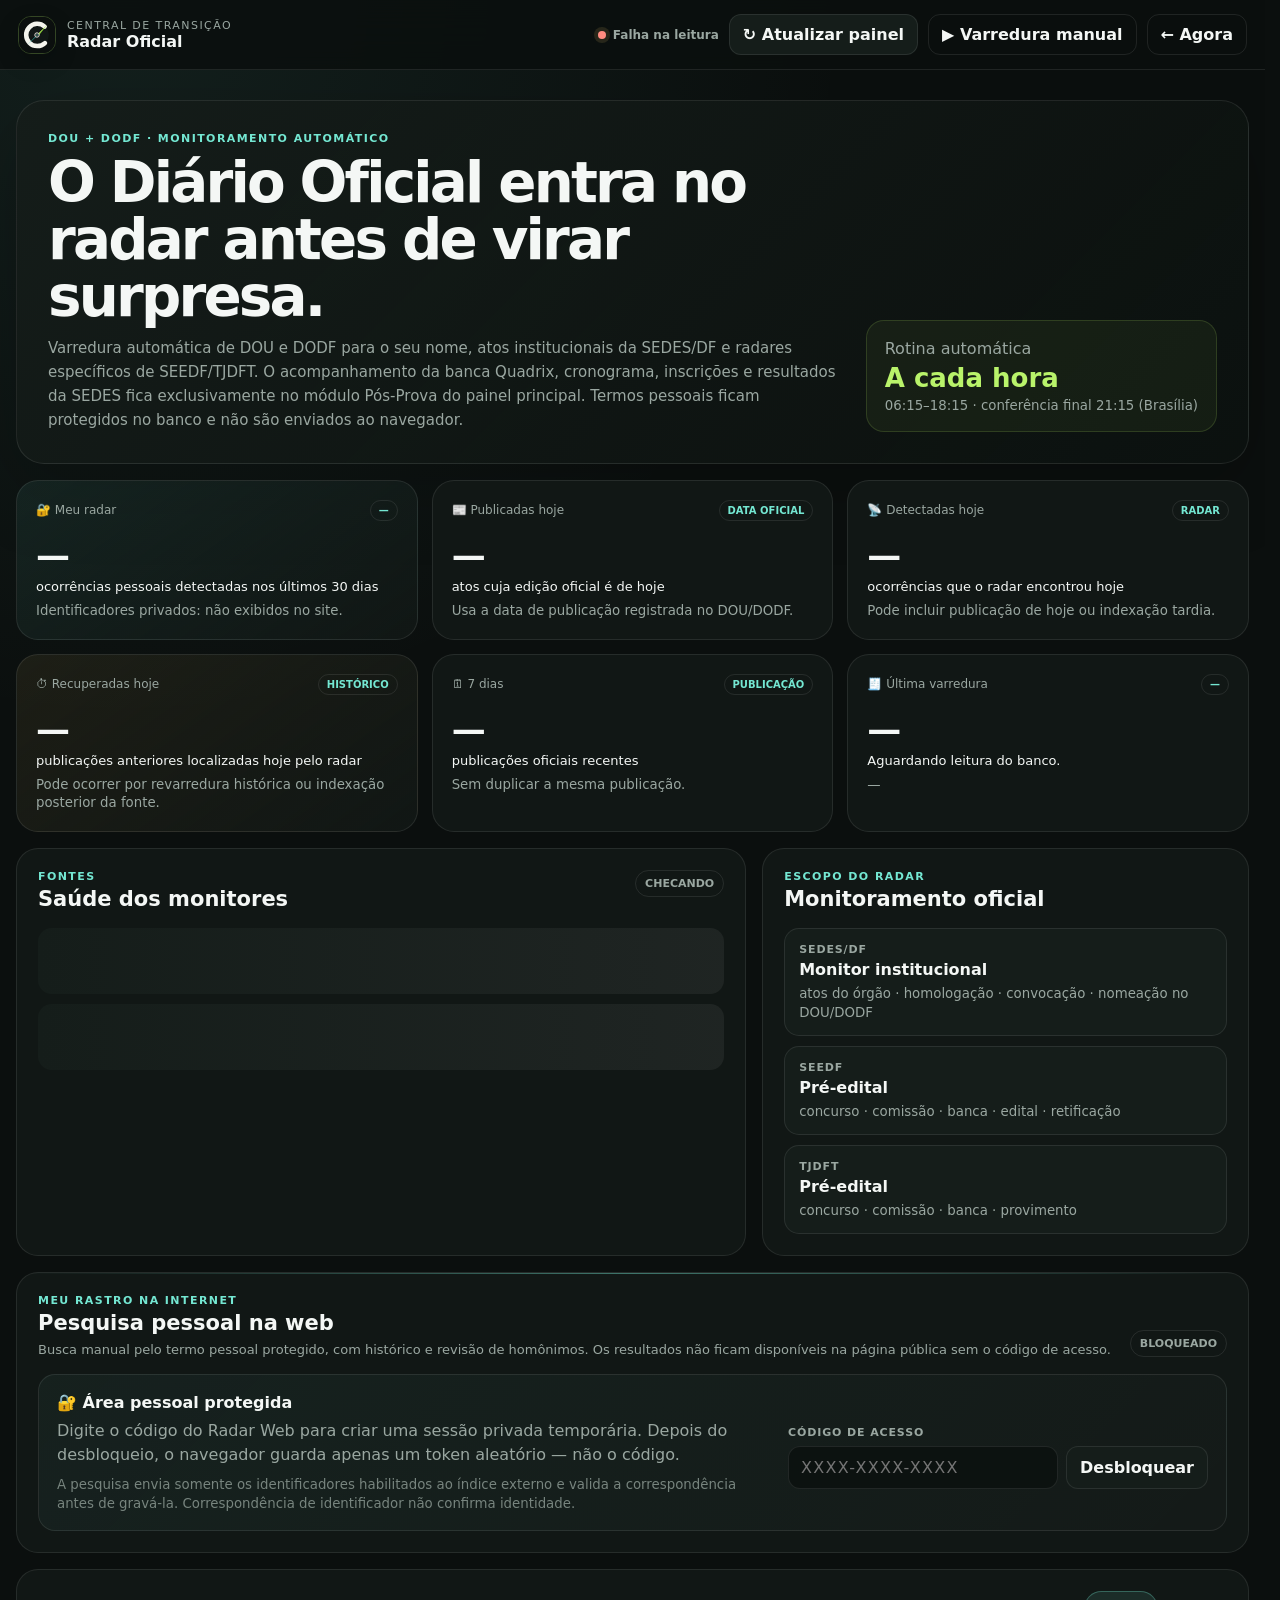
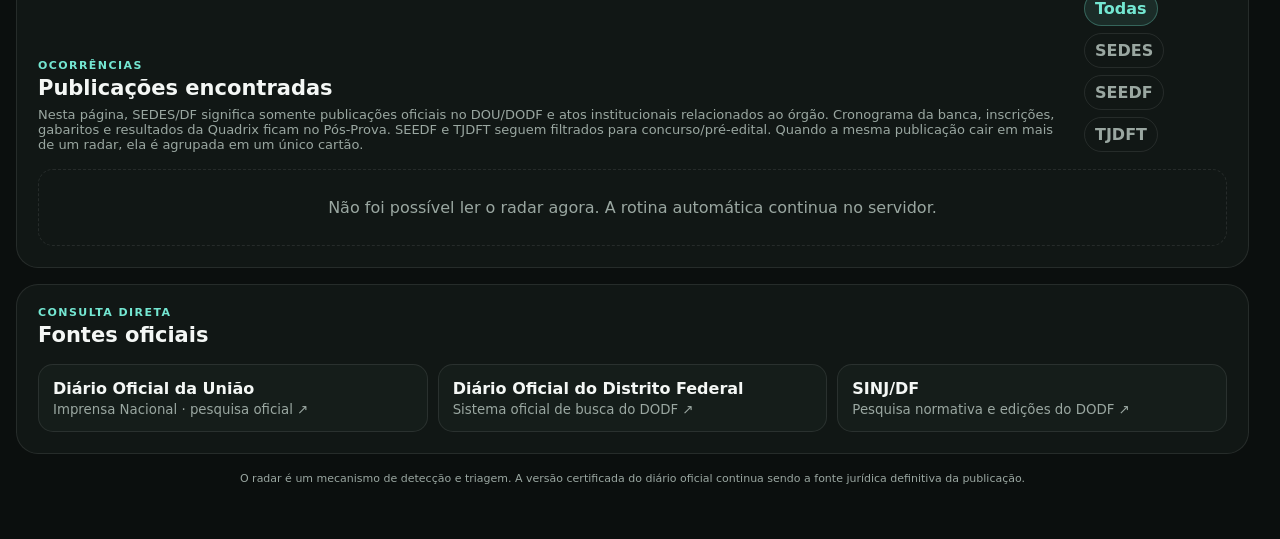
==== radar-oficial.html @ e0104180 "ux: clarifica cronologia e radar pessoal" ====
<!doctype html>
<html lang="pt-BR">
<head>
  <meta charset="utf-8">
  <meta name="viewport" content="width=device-width,initial-scale=1,viewport-fit=cover">
  <meta name="theme-color" content="#0b0f0e">
  <meta name="description" content="Radar Oficial da Central de Transição — monitoramento de DOU e DODF para concursos, órgãos e identificadores protegidos.">
  <title>Radar Oficial · Central de Transição</title>
  <link rel="manifest" href="manifest.webmanifest">
  <link rel="icon" href="assets/icon-192.png">
  <link rel="stylesheet" href="assets/work-app.css?v=36">
  <link rel="stylesheet" href="assets/official-monitor.css?v=5">
</head>
<body class="official-monitor-page">
  <a class="skip-link" href="#radarContent">Pular para o conteúdo</a>
  <header class="radar-topbar">
    <a class="radar-brand" href="./" aria-label="Voltar à Central de Transição">
      <img class="radar-brand-mark" src="assets/central-mark.svg" alt="" aria-hidden="true" />
      <span><small>Central de Transição</small><strong>Radar Oficial</strong></span>
    </a>
    <div class="radar-actions">
      <span class="radar-live"><i></i><b id="globalStatus">Carregando</b></span>
      <button id="refreshRadar" class="radar-button" type="button">↻ Atualizar painel</button>
      <a class="radar-button radar-button--ghost" href="https://github.com/RodrigoRosaDantas/plano-de-transicao/actions/workflows/official-monitor.yml" target="_blank" rel="noreferrer" title="Abrir execução manual do Radar Oficial no GitHub Actions">▶ Varredura manual</a>
      <a class="radar-button radar-button--ghost" href="./">← Agora</a>
    </div>
  </header>

  <main id="radarContent" class="radar-shell" aria-live="polite">
    <section class="radar-hero">
      <div>
        <span class="radar-eyebrow">DOU + DODF · MONITORAMENTO AUTOMÁTICO</span>
        <h1>O Diário Oficial entra no radar antes de virar surpresa.</h1>
        <p>Varredura automática de DOU e DODF para o seu nome, atos institucionais da SEDES/DF e radares específicos de SEEDF/TJDFT. O acompanhamento da banca Quadrix, cronograma, inscrições e resultados da SEDES fica exclusivamente no módulo Pós-Prova do painel principal. Termos pessoais ficam protegidos no banco e não são enviados ao navegador.</p>
      </div>
      <aside class="radar-next-scan">
        <span>Rotina automática</span>
        <strong>A cada hora</strong>
        <small>06:15–18:15 · conferência final 21:15 (Brasília)</small>
      </aside>
    </section>

    <section class="radar-summary-grid" aria-label="Resumo do radar">
      <article class="radar-card radar-card--personal">
        <div class="radar-card-head"><span>🔐 Meu radar</span><b id="personalState">—</b></div>
        <strong id="personalHits">—</strong>
        <p>ocorrências pessoais detectadas nos últimos 30 dias</p>
        <small id="personalLast">Identificadores privados: não exibidos no site.</small>
      </article>
      <article class="radar-card">
        <div class="radar-card-head"><span>📰 Publicadas hoje</span><b>data oficial</b></div>
        <strong id="publishedTodayCount">—</strong>
        <p>atos cuja edição oficial é de hoje</p>
        <small>Usa a data de publicação registrada no DOU/DODF.</small>
      </article>
      <article class="radar-card">
        <div class="radar-card-head"><span>📡 Detectadas hoje</span><b>radar</b></div>
        <strong id="foundTodayCount">—</strong>
        <p>ocorrências que o radar encontrou hoje</p>
        <small>Pode incluir publicação de hoje ou indexação tardia.</small>
      </article>
      <article class="radar-card radar-card--late">
        <div class="radar-card-head"><span>⏱ Recuperadas hoje</span><b>histórico</b></div>
        <strong id="lateFoundTodayCount">—</strong>
        <p>publicações anteriores localizadas hoje pelo radar</p>
        <small>Pode ocorrer por revarredura histórica ou indexação posterior da fonte.</small>
      </article>
      <article class="radar-card">
        <div class="radar-card-head"><span>🗓 7 dias</span><b>publicação</b></div>
        <strong id="weekCount">—</strong>
        <p>publicações oficiais recentes</p>
        <small>Sem duplicar a mesma publicação.</small>
      </article>
      <article class="radar-card">
        <div class="radar-card-head"><span>🧾 Última varredura</span><b id="runStatus">—</b></div>
        <strong id="lastRunTime">—</strong>
        <p id="runMeta">Aguardando leitura do banco.</p>
        <small id="generatedAt">—</small>
      </article>
    </section>

    <section class="radar-grid-2">
      <article class="radar-panel">
        <header class="radar-panel-head">
          <div><span class="radar-eyebrow">FONTES</span><h2>Saúde dos monitores</h2></div>
          <span class="radar-chip" id="sourceOverall">checando</span>
        </header>
        <div id="sourceHealth" class="radar-source-list">
          <div class="radar-skeleton"></div><div class="radar-skeleton"></div>
        </div>
      </article>

      <article class="radar-panel">
        <header class="radar-panel-head">
          <div><span class="radar-eyebrow">ESCOPO DO RADAR</span><h2>Monitoramento oficial</h2></div>
        </header>
        <div class="radar-contests">
          <div class="radar-contest"><span>SEDES/DF</span><strong>Monitor institucional</strong><small>atos do órgão · homologação · convocação · nomeação no DOU/DODF</small></div>
          <div class="radar-contest"><span>SEEDF</span><strong>Pré-edital</strong><small>concurso · comissão · banca · edital · retificação</small></div>
          <div class="radar-contest"><span>TJDFT</span><strong>Pré-edital</strong><small>concurso · comissão · banca · provimento</small></div>
        </div>
      </article>
    </section>

    <section class="radar-panel web-radar-panel" id="webRadarPanel">
      <header class="radar-panel-head radar-panel-head--wrap">
        <div>
          <span class="radar-eyebrow">MEU RASTRO NA INTERNET</span>
          <h2>Pesquisa pessoal na web</h2>
          <p>Busca manual pelo termo pessoal protegido, com histórico e revisão de homônimos. Os resultados não ficam disponíveis na página pública sem o código de acesso.</p>
        </div>
        <span class="radar-chip" id="webRadarStatusChip">bloqueado</span>
      </header>

      <div id="webRadarLocked" class="web-radar-lock">
        <div>
          <strong>🔐 Área pessoal protegida</strong>
          <p>Digite o código do Radar Web para criar uma sessão privada temporária. Depois do desbloqueio, o navegador guarda apenas um token aleatório — não o código.</p>
          <small>A pesquisa envia somente os identificadores habilitados ao índice externo e valida a correspondência antes de gravá-la. Correspondência de identificador não confirma identidade.</small>
        </div>
        <form id="webRadarUnlockForm" class="web-radar-unlock-form">
          <label for="webRadarCode">Código de acesso</label>
          <div>
            <input id="webRadarCode" type="password" inputmode="text" autocomplete="off" placeholder="XXXX-XXXX-XXXX" maxlength="20">
            <button class="radar-button" type="submit">Desbloquear</button>
          </div>
          <span id="webRadarUnlockError" class="web-radar-error" aria-live="polite"></span>
        </form>
      </div>

      <div id="webRadarPrivate" class="web-radar-private" hidden>
        <div class="web-radar-toolbar">
          <div class="web-radar-kpis">
            <div><small>Encontrados</small><strong id="webRadarTotal">0</strong></div>
            <div><small>A revisar</small><strong id="webRadarCandidates">0</strong></div>
            <div><small>Confirmados</small><strong id="webRadarConfirmed">0</strong></div>
            <div><small>Homônimos</small><strong id="webRadarHomonyms">0</strong></div>
          </div>
          <div class="web-radar-actions">
            <button id="webRadarSearchBtn" class="radar-button" type="button">⌕ Pesquisar agora</button>
            <button id="webRadarLockBtn" class="radar-button radar-button--ghost" type="button">Bloquear</button>
          </div>
        </div>
        <div class="web-radar-meta">
          <span id="webRadarLastRun">Nenhuma pesquisa carregada.</span>
          <span id="webRadarSearchFeedback"></span>
        </div>

        <div class="web-radar-admin-grid">
          <section class="web-radar-admin-card">
            <div class="web-radar-admin-head">
              <div><small>DADOS PROTEGIDOS</small><strong>Identificadores de pesquisa</strong></div>
              <span>Vault 🔐</span>
            </div>
            <p>Os valores reais ficam criptografados. Nesta lista você vê apenas a versão mascarada; os valores completos só são usados no backend durante a pesquisa.</p>
            <div id="webRadarIdentifiers" class="web-radar-identifiers"></div>
            <form id="webRadarIdentifierForm" class="web-radar-identifier-form">
              <div>
                <label for="webRadarIdentifierKind">Tipo</label>
                <select id="webRadarIdentifierKind">
                  <option value="name">Nome</option>
                  <option value="alias">Variação do nome</option>
                  <option value="cpf">CPF</option>
                  <option value="rg">RG</option>
                  <option value="cnpj">CNPJ</option>
                  <option value="email">E-mail</option>
                  <option value="phone">Telefone</option>
                  <option value="other">Outro</option>
                </select>
              </div>
              <div>
                <label for="webRadarIdentifierLabel">Apelido</label>
                <input id="webRadarIdentifierLabel" maxlength="80" placeholder="Ex.: CPF principal">
              </div>
              <div class="web-radar-identifier-value">
                <label for="webRadarIdentifierValue">Valor</label>
                <input id="webRadarIdentifierValue" autocomplete="off" maxlength="220" placeholder="Digite o dado a pesquisar">
              </div>
              <label class="web-radar-check"><input id="webRadarIdentifierWeb" type="checkbox" checked> Pesquisar na Web</label>
              <label class="web-radar-check"><input id="webRadarIdentifierOfficial" type="checkbox"> Pesquisar no DOU/DODF</label>
              <button class="radar-button" type="submit">+ Adicionar protegido</button>
              <span id="webRadarIdentifierFeedback" class="web-radar-error" aria-live="polite"></span>
            </form>
          </section>

          <section class="web-radar-admin-card">
            <div class="web-radar-admin-head">
              <div><small>ACESSO</small><strong>Gerenciar código</strong></div>
              <span>Sessão privada</span>
            </div>
            <p>Você pode gerar um novo código aleatório ou definir um código próprio. O código atual nunca é recuperado do banco porque só o hash fica armazenado.</p>
            <div class="web-radar-code-manager">
              <label for="webRadarNewCode">Novo código personalizado (opcional)</label>
              <input id="webRadarNewCode" autocomplete="off" maxlength="24" placeholder="Deixe vazio para gerar automaticamente">
              <button id="webRadarRotateCodeBtn" class="radar-button" type="button">↻ Trocar / gerar código</button>
              <div id="webRadarNewCodeResult" class="web-radar-code-result" hidden>
                <small>NOVO CÓDIGO — copie agora</small>
                <strong id="webRadarGeneratedCode"></strong>
                <button id="webRadarCopyCodeBtn" type="button">Copiar código</button>
              </div>
              <span id="webRadarCodeFeedback" class="web-radar-error" aria-live="polite"></span>
            </div>
          </section>
        </div>

        <div class="web-radar-private-section">
          <div class="web-radar-section-head">
            <div><small>DOU + DODF</small><strong>Ocorrências pessoais protegidas</strong></div>
            <span id="webRadarOfficialCount">0 ocorrência(s)</span>
          </div>
          <p>Resultados encontrados por nome ou documentos cadastrados para pesquisa oficial. O conteúdo detalhado só aparece depois do desbloqueio.</p>
          <div id="webRadarOfficialResults" class="web-radar-results"></div>
        </div>

        <div class="web-radar-private-section">
          <div class="web-radar-section-head">
            <div><small>INTERNET</small><strong>Resultados da pesquisa pessoal</strong></div>
          </div>
        <div class="radar-filters web-radar-filters" role="group" aria-label="Filtrar resultados pessoais">
          <button type="button" class="active" data-web-filter="all">Todos</button>
          <button type="button" data-web-filter="new">Novos</button>
          <button type="button" data-web-filter="candidate">A revisar</button>
          <button type="button" data-web-filter="confirmed">É meu</button>
          <button type="button" data-web-filter="possible_homonym">Homônimo</button>
          <button type="button" data-web-filter="not_mine">Não sou eu</button>
        </div>
        <div id="webRadarResults" class="web-radar-results">
          <div class="radar-empty">Desbloqueie a área para carregar os resultados.</div>
        </div>
        </div>
      </div>
    </section>

    <section class="radar-panel">
      <header class="radar-panel-head radar-panel-head--wrap">
        <div><span class="radar-eyebrow">OCORRÊNCIAS</span><h2>Publicações encontradas</h2><p>Nesta página, SEDES/DF significa somente publicações oficiais no DOU/DODF e atos institucionais relacionados ao órgão. Cronograma da banca, inscrições, gabaritos e resultados da Quadrix ficam no Pós-Prova. SEEDF e TJDFT seguem filtrados para concurso/pré-edital. Quando a mesma publicação cair em mais de um radar, ela é agrupada em um único cartão.</p></div>
        <div class="radar-filters" role="group" aria-label="Filtrar ocorrências">
          <button type="button" class="active" data-filter="all">Todas</button>
          <button type="button" data-filter="sedes">SEDES</button>
          <button type="button" data-filter="seedf">SEEDF</button>
          <button type="button" data-filter="tjdft">TJDFT</button>
        </div>
      </header>
      <div id="hitsList" class="radar-hit-list"><div class="radar-empty">Carregando ocorrências…</div></div>
    </section>

    <section class="radar-panel radar-sources-panel">
      <header class="radar-panel-head">
        <div><span class="radar-eyebrow">CONSULTA DIRETA</span><h2>Fontes oficiais</h2></div>
      </header>
      <div class="radar-source-links">
        <a href="https://www.in.gov.br/consulta/-/buscar/dou" target="_blank" rel="noreferrer"><b>Diário Oficial da União</b><small>Imprensa Nacional · pesquisa oficial ↗</small></a>
        <a href="https://dodf.df.gov.br/?dt=1" target="_blank" rel="noreferrer"><b>Diário Oficial do Distrito Federal</b><small>Sistema oficial de busca do DODF ↗</small></a>
        <a href="https://www.sinj.df.gov.br/sinj/" target="_blank" rel="noreferrer"><b>SINJ/DF</b><small>Pesquisa normativa e edições do DODF ↗</small></a>
      </div>
    </section>

    <p class="radar-footnote">O radar é um mecanismo de detecção e triagem. A versão certificada do diário oficial continua sendo a fonte jurídica definitiva da publicação.</p>
  </main>

  <script type="module" src="assets/official-monitor.js?v=6"></script>
  <script type="module" src="assets/personal-web-search.js?v=5"></script>
</body>
</html>
---- assets/work-app.css ----
:root {
  --ink: #0b0f0e;
  --ink-soft: #0f1513;
  --surface: #111716;
  --surface-2: #151d1a;
  --paper: #f4f4ed;
  --muted: #929c97;
  --muted-2: #707b76;
  --lime: #c7f36b;
  --aqua: #66d9d1;
  --amber: #ffb56b;
  --coral: #ff775f;
  --violet: #a695ff;
  --border: rgba(244, 244, 237, .12);
  --border-soft: rgba(244, 244, 237, .07);
  --shadow: 0 24px 80px rgba(0, 0, 0, .2);
  --radius: 26px;
  --radius-sm: 16px;
  --page: min(1420px, calc(100% - 40px));
}

html.light {
  --ink: #f2f4ee;
  --ink-soft: #e9ede5;
  --surface: #ffffff;
  --surface-2: #f5f7f2;
  --paper: #17201c;
  --muted: #66716b;
  --muted-2: #7a857f;
  --lime: #567e12;
  --aqua: #167f79;
  --amber: #b56010;
  --coral: #c84f3b;
  --violet: #6957d5;
  --border: rgba(23, 32, 28, .14);
  --border-soft: rgba(23, 32, 28, .08);
  --shadow: 0 20px 70px rgba(38, 57, 46, .12);
}

* { box-sizing: border-box; }
html { min-width: 320px; scroll-behavior: smooth; scrollbar-gutter: stable; }
body {
  min-width: 320px;
  margin: 0;
  overflow-x: hidden;
  color: var(--paper);
  background:
    radial-gradient(circle at 8% -8%, rgba(102, 217, 209, .11), transparent 30rem),
    radial-gradient(circle at 96% 1%, rgba(199, 243, 107, .08), transparent 28rem),
    var(--ink);
  font-family: Inter, ui-sans-serif, system-ui, -apple-system, BlinkMacSystemFont, "Segoe UI", sans-serif;
  font-feature-settings: "tnum" 1, "ss01" 1;
  text-rendering: optimizeLegibility;
}
button, input, select { font: inherit; }
button, a { -webkit-tap-highlight-color: transparent; }
a { color: inherit; }
button { color: inherit; }
button:focus-visible, a:focus-visible, input:focus-visible, select:focus-visible, summary:focus-visible {
  outline: 2px solid var(--lime);
  outline-offset: 3px;
}
svg { display: block; width: 1.1em; height: 1.1em; fill: none; stroke: currentColor; stroke-width: 1.9; stroke-linecap: round; stroke-linejoin: round; }
.hidden { display: none !important; }
.skip-link { position: fixed; top: 8px; left: 8px; z-index: 999; transform: translateY(-140%); padding: 10px 14px; border-radius: 10px; background: var(--lime); color: var(--ink); font-weight: 800; text-decoration: none; }
.skip-link:focus { transform: none; }

.site-shell { min-height: 100vh; }
.topbar {
  position: sticky;
  top: 0;
  z-index: 50;
  display: flex;
  align-items: center;
  justify-content: space-between;
  min-height: 76px;
  padding: 12px clamp(18px, 4vw, 56px);
  border-bottom: 1px solid var(--border);
  background: color-mix(in srgb, var(--ink) 88%, transparent);
  backdrop-filter: blur(20px);
}
.brand { display: inline-flex; align-items: center; gap: 12px; padding: 0; border: 0; background: transparent; text-align: left; cursor: pointer; }
.brand-mark { display: grid; place-items: center; width: 43px; height: 43px; overflow: hidden; border: 1px solid color-mix(in srgb, var(--lime) 18%, var(--border)); border-radius: 14px; background: var(--ink); box-shadow: 0 8px 24px rgba(0,0,0,.18); }
.brand-mark img { display: block; width: 100%; height: 100%; object-fit: cover; }
.brand-copy { display: flex; flex-direction: column; line-height: 1.05; }
.brand-copy small { margin-bottom: 5px; color: var(--muted-2); font-size: .66rem; font-weight: 800; letter-spacing: .14em; text-transform: uppercase; }
.brand-copy strong { font-size: .98rem; letter-spacing: -.02em; }
.sync-state { display: flex; align-items: center; gap: 10px; color: var(--muted); }
.sync-state > span:last-child { display: flex; flex-direction: column; }
.sync-state strong { color: color-mix(in srgb, var(--paper) 88%, transparent); font-size: .74rem; }
.sync-state small { margin-top: 3px; font-size: .65rem; }
.status-orb { display: grid; place-items: center; width: 28px; height: 28px; border: 1px solid color-mix(in srgb, var(--aqua) 28%, transparent); border-radius: 50%; background: color-mix(in srgb, var(--aqua) 8%, transparent); }
.status-orb i { width: 7px; height: 7px; border-radius: 50%; background: var(--aqua); box-shadow: 0 0 0 5px color-mix(in srgb, var(--aqua) 10%, transparent); }
.sync-state.warning .status-orb { border-color: color-mix(in srgb, var(--amber) 30%, transparent); }
.sync-state.warning .status-orb i { background: var(--amber); box-shadow: 0 0 0 5px color-mix(in srgb, var(--amber) 10%, transparent); }
.topbar-actions { display: flex; align-items: center; gap: 9px; }
.icon-button, .control-button { display: inline-flex; align-items: center; justify-content: center; min-height: 42px; border: 1px solid var(--border); background: color-mix(in srgb, var(--surface) 82%, transparent); cursor: pointer; transition: border-color .2s ease, background .2s ease, color .2s ease, transform .2s ease; }
.icon-button { width: 42px; border-radius: 13px; }
.icon-button:hover, .control-button:hover { border-color: color-mix(in srgb, var(--aqua) 34%, transparent); background: color-mix(in srgb, var(--aqua) 8%, var(--surface)); color: var(--aqua); }
.icon-button:active, .control-button:active { transform: scale(.97); }
.icon-button svg { width: 18px; height: 18px; }
.search-button { gap: 9px; min-width: 190px; padding: 0 10px 0 14px; border-radius: 13px; color: var(--muted); }
.search-button b { margin-right: auto; color: color-mix(in srgb, var(--paper) 76%, transparent); font-size: .72rem; }
kbd { display: inline-grid; min-width: 42px; min-height: 23px; place-items: center; padding: 0 6px; border: 1px solid var(--border); border-bottom-color: color-mix(in srgb, var(--paper) 20%, transparent); border-radius: 7px; color: var(--muted-2); background: color-mix(in srgb, var(--surface-2) 80%, transparent); font-family: inherit; font-size: .58rem; font-weight: 750; }
.refresh-button { gap: 10px; min-width: 164px; padding: 0 13px; border-color: color-mix(in srgb, var(--lime) 30%, transparent); border-radius: 13px; background: color-mix(in srgb, var(--lime) 9%, var(--surface)); color: var(--lime); text-align: left; }
.refresh-button > span:last-child { display: flex; min-width: 0; flex-direction: column; align-items: flex-start; line-height: 1.05; }
.refresh-button b, .refresh-button small { display: block; }
.refresh-button b { font-size: .68rem; }
.refresh-button small { max-width: 112px; margin-top: 4px; overflow: hidden; color: color-mix(in srgb, var(--lime) 65%, var(--muted)); font-size: .51rem; text-overflow: ellipsis; white-space: nowrap; }
.refresh-button .refresh-icon { display: grid; flex: 0 0 auto; place-items: center; }
.refresh-button .refresh-icon svg { width: 17px; height: 17px; }
.refresh-button:hover { border-color: color-mix(in srgb, var(--lime) 55%, transparent); background: color-mix(in srgb, var(--lime) 14%, var(--surface)); color: var(--lime); }
.refresh-button:disabled, [data-refresh]:disabled { opacity: .68; cursor: wait; }
.more-top-button { display: none; }

.page-wrap { width: var(--page); margin: 0 auto; padding: 0 0 80px; }
.mission-strip { display: grid; grid-template-columns: minmax(0, 1fr) auto; gap: 32px; align-items: center; padding: clamp(26px, 4vw, 54px) 0 30px; }
.eyebrow, .section-kicker { color: var(--lime); font-size: .68rem; font-weight: 850; letter-spacing: .15em; text-transform: uppercase; }
.mission-strip h1 { max-width: 890px; margin: 13px 0 0; font-size: clamp(2.2rem, 4.5vw, 4.1rem); line-height: .98; letter-spacing: -.065em; }
.mission-strip h1 em { color: color-mix(in srgb, var(--paper) 55%, transparent); font-style: normal; font-weight: 450; }
.mission-copy > p { max-width: 860px; margin: 17px 0 0; color: var(--muted); font-size: .82rem; line-height: 1.65; }
.mission-targets { display: flex; flex-wrap: wrap; gap: 8px; margin-top: 18px; }
.mission-targets span { display: inline-flex; min-height: 30px; align-items: center; padding: 0 11px; border: 1px solid color-mix(in srgb, var(--aqua) 19%, transparent); border-radius: 999px; background: color-mix(in srgb, var(--aqua) 5%, transparent); color: color-mix(in srgb, var(--paper) 72%, transparent); font-size: .64rem; font-weight: 780; }
.next-milestone { position: relative; min-width: 190px; padding: 20px 20px 18px; overflow: hidden; border: 1px solid color-mix(in srgb, var(--lime) 34%, transparent); border-radius: 23px 23px 23px 7px; background: color-mix(in srgb, var(--lime) 8%, transparent); }
.next-milestone::after { position: absolute; right: -25px; bottom: -25px; width: 72px; height: 72px; border: 12px solid color-mix(in srgb, var(--lime) 8%, transparent); border-radius: 50%; content: ""; }
.next-milestone span, .next-milestone small { display: block; color: var(--muted); font-size: .66rem; font-weight: 800; letter-spacing: .08em; text-transform: uppercase; }
.next-milestone strong { display: block; margin: 8px 0 5px; color: var(--lime); font-size: 1.9rem; letter-spacing: -.05em; }

.tab-rail { position: sticky; top: 76px; z-index: 40; margin: 0 -8px; padding: 9px 8px 7px; overflow-x: auto; scrollbar-width: none; background: linear-gradient(var(--ink) 76%, transparent); }
.tab-rail::-webkit-scrollbar { display: none; }
.main-tabs { display: flex; width: max-content; min-width: 100%; gap: 7px; padding-bottom: 7px; }
.main-tabs button { display: inline-flex; flex: 0 0 auto; align-items: center; gap: 8px; min-height: 42px; padding: 0 17px; border: 1px solid transparent; border-radius: 999px; background: transparent; color: var(--muted); cursor: pointer; }
.main-tabs button svg { width: 16px; height: 16px; }
.main-tabs button b { font-size: .71rem; font-weight: 780; }
.main-tabs button:hover { color: var(--paper); }
.main-tabs button.active { border-color: color-mix(in srgb, var(--lime) 32%, transparent); background: color-mix(in srgb, var(--lime) 10%, transparent); color: var(--lime); }
.context-line { display: flex; align-items: center; justify-content: space-between; gap: 20px; min-height: 38px; margin: 0 2px 18px; color: var(--muted-2); font-size: .63rem; }
.context-line > div { display: flex; align-items: center; gap: 8px; }
.context-line i { font-style: normal; opacity: .55; }
.live-dot { width: 7px; height: 7px; border-radius: 50%; background: var(--aqua); box-shadow: 0 0 0 5px color-mix(in srgb, var(--aqua) 8%, transparent); }
.content { min-height: 520px; }
.content[aria-busy="false"] { animation: reveal .32s ease both; }
.view-stack { display: flex; flex-direction: column; gap: 22px; animation: reveal .34s ease both; }
@keyframes reveal { from { opacity: 0; transform: translateY(7px); } }
.loading-stage { display: flex; min-height: 420px; align-items: center; justify-content: center; gap: 18px; }
.loading-stage strong, .loading-stage small { display: block; }
.loading-stage small { margin-top: 6px; color: var(--muted); }
.loading-orbit { position: relative; width: 46px; height: 46px; border: 1px solid color-mix(in srgb, var(--aqua) 28%, transparent); border-radius: 50%; }
.loading-orbit::before { position: absolute; top: -4px; left: 18px; width: 8px; height: 8px; border-radius: 50%; background: var(--lime); box-shadow: 0 0 18px var(--lime); content: ""; animation: orbit 1.1s linear infinite; transform-origin: 5px 27px; }
@keyframes orbit { to { transform: rotate(360deg); } }

.panel { border: 1px solid var(--border); border-radius: var(--radius); background: linear-gradient(145deg, color-mix(in srgb, var(--surface) 88%, transparent), color-mix(in srgb, var(--surface) 65%, transparent)); box-shadow: var(--shadow); }
.panel-heading { display: flex; align-items: flex-start; justify-content: space-between; gap: 20px; }
.panel-heading h2 { margin: 7px 0 0; font-size: clamp(1.25rem, 2vw, 1.75rem); letter-spacing: -.04em; }
.panel-heading p { max-width: 700px; margin: 9px 0 0; color: var(--muted); font-size: .72rem; line-height: 1.55; }
.panel-heading > svg, .panel-heading > span > svg { width: 23px; height: 23px; color: var(--aqua); }
.section-kicker { display: inline-flex; align-items: center; gap: 8px; }
.section-kicker svg { width: 16px; }
.view-heading { display: grid; grid-template-columns: minmax(0, 1fr) auto; align-items: end; gap: 26px; padding: 14px 4px 4px; }
.view-heading h2 { margin: 8px 0 0; font-size: clamp(2rem, 3.8vw, 3.65rem); line-height: 1; letter-spacing: -.065em; }
.view-heading p { max-width: 760px; margin: 13px 0 0; color: var(--muted); font-size: .78rem; line-height: 1.58; }
.view-heading-actions { display: flex; flex-wrap: wrap; justify-content: flex-end; gap: 9px; }
.action-button, .primary-button, .secondary-button, .text-button { display: inline-flex; align-items: center; justify-content: center; gap: 8px; min-height: 43px; border-radius: 12px; font-size: .72rem; font-weight: 820; text-decoration: none; cursor: pointer; }
.action-button, .secondary-button { padding: 0 15px; border: 1px solid var(--border); background: color-mix(in srgb, var(--surface-2) 82%, transparent); color: color-mix(in srgb, var(--paper) 78%, transparent); }
.action-button:hover, .secondary-button:hover { border-color: color-mix(in srgb, var(--aqua) 32%, transparent); background: color-mix(in srgb, var(--aqua) 7%, var(--surface)); color: var(--aqua); }
.primary-button { padding: 0 17px; border: 1px solid var(--lime); background: var(--lime); color: var(--ink); }
.primary-button:hover { filter: brightness(1.05); }
.text-button { min-height: auto; padding: 0; border: 0; background: transparent; color: var(--aqua); }
.action-button svg, .primary-button svg, .secondary-button svg, .text-button svg { width: 16px; height: 16px; }
.segmented { display: inline-flex; width: max-content; max-width: 100%; gap: 3px; padding: 4px; overflow-x: auto; border: 1px solid var(--border); border-radius: 14px; background: color-mix(in srgb, var(--surface-2) 78%, transparent); scrollbar-width: none; }
.segmented::-webkit-scrollbar { display: none; }
.segmented button { flex: 0 0 auto; min-height: 34px; padding: 0 12px; border: 0; border-radius: 10px; background: transparent; color: var(--muted); font-size: .65rem; font-weight: 780; cursor: pointer; }
.segmented button.active { background: color-mix(in srgb, var(--lime) 13%, transparent); color: var(--lime); box-shadow: inset 0 0 0 1px color-mix(in srgb, var(--lime) 18%, transparent); }
.status-chip { display: inline-flex; align-items: center; width: max-content; min-height: 28px; padding: 0 10px; border: 1px solid var(--border); border-radius: 999px; color: var(--muted); font-size: .61rem; font-weight: 820; letter-spacing: .06em; text-transform: uppercase; }
.status-chip.good { border-color: color-mix(in srgb, var(--lime) 25%, transparent); background: color-mix(in srgb, var(--lime) 7%, transparent); color: var(--lime); }
.status-chip.aqua { border-color: color-mix(in srgb, var(--aqua) 25%, transparent); background: color-mix(in srgb, var(--aqua) 7%, transparent); color: var(--aqua); }
.status-chip.warning { border-color: color-mix(in srgb, var(--amber) 28%, transparent); background: color-mix(in srgb, var(--amber) 8%, transparent); color: var(--amber); }
.status-chip.danger { border-color: color-mix(in srgb, var(--coral) 28%, transparent); background: color-mix(in srgb, var(--coral) 8%, transparent); color: var(--coral); }
.metric-grid { display: grid; grid-template-columns: repeat(4, minmax(0, 1fr)); gap: 14px; }
.metric-card { position: relative; min-height: 150px; padding: 22px; overflow: hidden; }
.metric-card::after { position: absolute; right: -24px; bottom: -28px; width: 82px; height: 82px; border: 16px solid color-mix(in srgb, var(--metric-accent, var(--aqua)) 7%, transparent); border-radius: 50%; content: ""; }
.metric-card > span, .metric-card > strong, .metric-card > small { position: relative; z-index: 1; display: block; }
.metric-card > span { color: var(--muted); font-size: .65rem; font-weight: 760; letter-spacing: .07em; text-transform: uppercase; }
.metric-card > strong { margin-top: auto; padding-top: 20px; color: var(--metric-accent, var(--paper)); font-size: clamp(1.7rem, 3vw, 2.45rem); line-height: .92; letter-spacing: -.06em; }
.metric-card > small { margin-top: 9px; color: var(--muted-2); font-size: .64rem; line-height: 1.4; }
.metric-card.lime { --metric-accent: var(--lime); }
.metric-card.aqua { --metric-accent: var(--aqua); }
.metric-card.amber { --metric-accent: var(--amber); }
.metric-card.coral { --metric-accent: var(--coral); }
.metric-card.violet { --metric-accent: var(--violet); }
.progress-track { width: 100%; height: 7px; overflow: hidden; border-radius: 999px; background: color-mix(in srgb, var(--paper) 6%, transparent); }
.progress-track > i { display: block; height: 100%; border-radius: inherit; background: var(--progress-color, var(--lime)); }
.empty-state { display: grid; min-height: 280px; place-items: center; padding: 30px; text-align: center; }
.empty-state svg { width: 38px; height: 38px; margin: 0 auto 16px; color: var(--muted); }
.empty-state h2 { margin: 0; }
.empty-state p { max-width: 520px; color: var(--muted); }

/* Agora */
.cockpit-grid { display: grid; grid-template-columns: minmax(310px, .64fr) minmax(0, 1.36fr); gap: 16px; }
.countdown-card { position: relative; display: flex; min-height: 342px; flex-direction: column; padding: clamp(25px, 3vw, 38px); overflow: hidden; border-color: color-mix(in srgb, var(--amber) 28%, transparent); background: linear-gradient(145deg, color-mix(in srgb, var(--amber) 13%, var(--surface)), color-mix(in srgb, var(--amber) 2%, var(--surface)) 60%); }
.countdown-card::after { position: absolute; right: -14px; bottom: -65px; color: color-mix(in srgb, var(--paper) 3%, transparent); font-size: 13rem; font-weight: 950; letter-spacing: -.12em; content: "06"; pointer-events: none; }
.countdown-topline, .target-card-top, .target-card-main, .target-card-footer { position: relative; z-index: 1; display: flex; align-items: center; justify-content: space-between; gap: 16px; }
.countdown-topline { color: var(--muted); font-size: .66rem; font-weight: 780; text-transform: uppercase; letter-spacing: .08em; }
.countdown-topline .section-kicker { color: var(--amber); }
.countdown-body { position: relative; z-index: 1; display: flex; align-items: flex-end; justify-content: space-between; gap: 20px; margin-top: auto; }
.countdown-value { display: flex; align-items: flex-end; gap: 11px; margin-top: 32px; }
.countdown-value strong { font-size: clamp(4.8rem, 9vw, 8rem); line-height: .8; letter-spacing: -.1em; }
.countdown-value span { padding-bottom: 7px; color: var(--amber); font-size: .8rem; font-weight: 850; letter-spacing: .12em; text-transform: uppercase; }
.brasilia-clock { display: flex; align-items: center; gap: 11px; padding: 0 0 1px 18px; border-left: 1px solid color-mix(in srgb, var(--amber) 19%, transparent); }
.brasilia-clock svg { width: 19px; color: var(--amber); }
.brasilia-clock strong, .brasilia-clock span { display: block; }
.brasilia-clock strong { font-size: 1rem; letter-spacing: .03em; }
.brasilia-clock span { margin-top: 3px; color: var(--muted-2); font-size: .63rem; text-transform: capitalize; }
.countdown-card > p { position: relative; z-index: 1; max-width: 430px; margin: 25px 0 0; color: color-mix(in srgb, var(--paper) 72%, transparent); font-size: .78rem; line-height: 1.6; }
.target-stack { display: grid; gap: 14px; }
.target-card { --target: var(--lime); display: flex; min-height: 164px; flex-direction: column; justify-content: space-between; padding: 22px 24px; text-decoration: none; transition: transform .2s ease, border-color .2s ease, background .2s ease; }
.target-card:hover { transform: translateY(-2px); border-color: color-mix(in srgb, var(--target) 38%, transparent); background: color-mix(in srgb, var(--target) 5%, var(--surface)); }
.target-card.edas { --target: var(--aqua); }
.target-card-top > span { display: inline-flex; align-items: center; gap: 8px; color: var(--target); font-size: .65rem; font-weight: 830; letter-spacing: .09em; text-transform: uppercase; }
.target-card-top svg { width: 15px; }
.target-card-top b { color: var(--muted-2); font-size: .6rem; letter-spacing: .08em; text-transform: uppercase; }
.target-card-main { margin: 13px 0 12px; }
.target-card-main small { display: block; margin-bottom: 4px; color: var(--muted-2); font-size: .6rem; font-weight: 770; letter-spacing: .08em; text-transform: uppercase; }
.target-card-main h2 { margin: 0; font-size: 1.22rem; letter-spacing: -.035em; }
.target-card-main > strong { color: var(--target); font-size: 1.42rem; letter-spacing: -.05em; }
.target-card .progress-track { height: 5px; --progress-color: var(--target); }
.target-card-footer { margin-top: 11px; color: var(--muted-2); font-size: .63rem; }
.target-card-footer span:last-child { display: inline-flex; align-items: center; gap: 4px; color: color-mix(in srgb, var(--paper) 72%, transparent); font-weight: 780; }
.target-card-footer svg { width: 14px; color: var(--target); }
.command-grid { display: grid; grid-template-columns: minmax(320px, .72fr) minmax(0, 1.28fr); gap: 18px; }
.sync-command-card, .action-card { min-height: 316px; padding: clamp(25px, 3vw, 38px); }
.sync-command-card { position: relative; display: flex; flex-direction: column; overflow: hidden; border-color: color-mix(in srgb, var(--aqua) 22%, transparent); }
.sync-command-card::after { position: absolute; right: -45px; bottom: -48px; width: 175px; height: 175px; border: 28px solid color-mix(in srgb, var(--aqua) 5%, transparent); border-radius: 50%; content: ""; }
.sync-command-profile { display: flex; align-items: center; gap: 14px; }
.profile-orb { display: grid; width: 48px; height: 48px; place-items: center; border: 1px solid color-mix(in srgb, var(--aqua) 28%, transparent); border-radius: 16px 16px 16px 5px; background: color-mix(in srgb, var(--aqua) 9%, transparent); color: var(--aqua); font-size: 1rem; font-weight: 900; }
.profile-orb svg { width: 21px; height: 21px; }
.sync-command-profile span, .sync-command-profile strong { display: block; }
.sync-command-profile span { color: var(--muted-2); font-size: .61rem; font-weight: 780; letter-spacing: .08em; text-transform: uppercase; }
.sync-command-profile strong { margin-top: 4px; font-size: 1rem; }
.sync-command-card h2 { position: relative; z-index: 1; max-width: 560px; margin: auto 0 9px; font-size: clamp(1.8rem, 3.2vw, 3rem); line-height: 1; letter-spacing: -.055em; }
.sync-command-card > p { position: relative; z-index: 1; max-width: 600px; margin: 0 0 24px; color: var(--muted); font-size: .76rem; line-height: 1.55; }
.command-actions { position: relative; z-index: 1; display: flex; flex-wrap: wrap; gap: 10px; }
.action-card { display: flex; flex-direction: column; justify-content: space-between; }
.action-card h2 { max-width: 650px; margin: 10px 0 0; font-size: clamp(1.55rem, 3vw, 2.75rem); line-height: 1.03; letter-spacing: -.055em; }
.action-card > p { max-width: 720px; margin: 24px 0; color: var(--muted); font-size: .82rem; line-height: 1.7; }
.action-card > p strong { color: var(--paper); }
.priority-grid { display: grid; grid-template-columns: repeat(3, 1fr); gap: 15px; }
.priority-card { --card-accent: var(--lime); position: relative; min-height: 252px; padding: 24px; overflow: hidden; }
.priority-card::before { position: absolute; inset: 0 0 auto; height: 3px; background: var(--card-accent); content: ""; }
.priority-card.aqua { --card-accent: var(--aqua); }
.priority-card.coral { --card-accent: var(--coral); }
.priority-card.amber { --card-accent: var(--amber); }
.priority-card-head { display: flex; align-items: flex-start; justify-content: space-between; gap: 14px; }
.priority-card-head span { color: var(--muted-2); font-size: .63rem; font-weight: 800; letter-spacing: .09em; text-transform: uppercase; }
.priority-card-head strong { color: var(--card-accent); font-size: 2.25rem; line-height: .9; letter-spacing: -.06em; }
.priority-card h3 { margin: 23px 0 9px; font-size: 1.22rem; letter-spacing: -.04em; }
.priority-card p { margin: 0 0 24px; color: var(--muted); font-size: .72rem; line-height: 1.6; }
.priority-card .progress-track { --progress-color: var(--card-accent); }
.priority-card .text-button { position: absolute; right: 22px; bottom: 19px; left: 22px; justify-content: space-between; color: color-mix(in srgb, var(--paper) 72%, transparent); }
.priority-card .text-button svg { color: var(--card-accent); }
.focus-board { padding: 24px 26px; }
.focus-board-heading { display: flex; align-items: flex-end; justify-content: space-between; gap: 22px; }
.focus-board-heading h2 { margin: 7px 0 0; font-size: 1.35rem; letter-spacing: -.04em; }
.focus-board-heading p { max-width: 650px; margin: 7px 0 0; color: var(--muted); font-size: .7rem; }
.focus-list { display: grid; grid-template-columns: repeat(3, 1fr); gap: 1px; margin-top: 22px; overflow: hidden; border: 1px solid var(--border); border-radius: 17px; background: var(--border); }
.focus-list > button { display: grid; grid-template-columns: auto minmax(0, 1fr) auto; align-items: center; gap: 12px; min-height: 91px; padding: 17px; border: 0; background: var(--ink-soft); text-align: left; cursor: pointer; }
.focus-list > button:hover { background: var(--surface-2); }
.focus-order { display: grid; width: 29px; height: 29px; place-items: center; border: 1px solid color-mix(in srgb, var(--lime) 18%, transparent); border-radius: 9px 9px 9px 3px; color: var(--lime); font-size: .61rem; font-weight: 850; }
.focus-list strong, .focus-list small { display: block; }
.focus-list strong { font-size: .75rem; line-height: 1.35; }
.focus-list small { margin-top: 5px; overflow: hidden; color: var(--muted-2); font-size: .62rem; text-overflow: ellipsis; white-space: nowrap; }
.focus-stat { color: var(--paper); font-size: .83rem; font-weight: 850; }
.journey-mini { padding: 24px 26px; }
.journey-flow { display: grid; grid-template-columns: repeat(7, minmax(90px, 1fr)); margin-top: 24px; }
.journey-node { position: relative; padding: 32px 10px 4px; text-align: center; }
.journey-node::before { position: absolute; top: 10px; left: 0; width: 100%; height: 1px; background: var(--border); content: ""; }
.journey-node:first-child::before { left: 50%; width: 50%; }
.journey-node:last-child::before { width: 50%; }
.journey-node i { position: absolute; top: 3px; left: calc(50% - 8px); z-index: 1; width: 16px; height: 16px; border: 4px solid var(--ink-soft); border-radius: 50%; background: var(--muted-2); box-shadow: 0 0 0 1px var(--border); }
.journey-node.done i { background: var(--lime); }
.journey-node.active i { background: var(--amber); box-shadow: 0 0 0 1px var(--amber), 0 0 22px color-mix(in srgb, var(--amber) 25%, transparent); }
.journey-node strong, .journey-node small { display: block; }
.journey-node strong { font-size: .67rem; }
.journey-node small { margin-top: 5px; color: var(--muted-2); font-size: .59rem; line-height: 1.35; }

/* Componentes compartilhados */
.source-status-card, .method-card { display: grid; grid-template-columns: auto minmax(0, 1fr) auto; align-items: center; gap: 20px; padding: 23px 26px; }
.source-status-icon, .method-card > div:first-child { display: grid; width: 50px; height: 50px; place-items: center; border: 1px solid var(--border); border-radius: 16px 16px 16px 5px; color: var(--muted); }
.source-status-icon.ready, .method-card > div:first-child { border-color: color-mix(in srgb, var(--aqua) 28%, transparent); background: color-mix(in srgb, var(--aqua) 8%, transparent); color: var(--aqua); }
.source-status-icon svg, .method-card > div:first-child svg { width: 22px; height: 22px; }
.source-status-card h2, .method-card h2 { margin: 6px 0 0; font-size: 1.07rem; letter-spacing: -.025em; }
.source-status-card p, .method-card p { margin: 6px 0 0; color: var(--muted); font-size: .69rem; line-height: 1.55; }
.spinning svg { animation: spin .8s linear infinite; }
@keyframes spin { to { transform: rotate(360deg); } }
.empty-inline { padding: 32px 18px; color: var(--muted); font-size: .72rem; text-align: center; }
.filter-input { display: flex; align-items: center; gap: 8px; min-height: 40px; padding: 0 12px; border: 1px solid var(--border); border-radius: 12px; background: color-mix(in srgb, var(--surface-2) 82%, transparent); color: var(--muted); }
.filter-input svg { flex: 0 0 auto; width: 16px; }
.filter-input input { width: 100%; min-width: 110px; border: 0; outline: 0; background: transparent; color: var(--paper); font-size: .69rem; }
.filter-input input::placeholder { color: var(--muted-2); }
select { min-height: 38px; padding: 0 32px 0 11px; border: 1px solid var(--border); border-radius: 10px; outline: 0; background: var(--surface-2); color: var(--paper); font-size: .67rem; }
.data-table { width: 100%; border-collapse: collapse; }
.data-table th, .data-table td { padding: 15px 16px; border-bottom: 1px solid var(--border-soft); text-align: left; vertical-align: middle; }
.data-table th { color: var(--muted-2); font-size: .6rem; font-weight: 820; letter-spacing: .08em; text-transform: uppercase; }
.data-table td { color: color-mix(in srgb, var(--paper) 82%, transparent); font-size: .69rem; }
.data-table tbody tr:hover { background: color-mix(in srgb, var(--aqua) 3.5%, transparent); }
.data-table td strong, .data-table td small { display: block; }
.data-table td strong { color: var(--paper); font-size: .73rem; }
.data-table td small { margin-top: 5px; color: var(--muted-2); font-size: .59rem; line-height: 1.35; }
.subject-table-wrap { overflow-x: auto; }

/* Desempenho */
.performance-section-nav { display: grid; grid-template-columns: repeat(5, minmax(0, 1fr)); gap: 1px; padding: 1px; overflow: hidden; background: var(--border); }
.performance-section-nav button { display: grid; min-width: 0; grid-template-columns: auto minmax(0, 1fr); align-items: center; gap: 11px; min-height: 72px; padding: 12px 15px; border: 0; background: var(--ink-soft); text-align: left; cursor: pointer; }
.performance-section-nav button:hover { background: color-mix(in srgb, var(--aqua) 6%, var(--ink-soft)); }
.performance-section-nav button > svg { width: 18px; color: var(--aqua); }
.performance-section-nav button span, .performance-section-nav button b, .performance-section-nav button small { display: block; min-width: 0; }
.performance-section-nav button b { font-size: .68rem; }
.performance-section-nav button small { margin-top: 4px; overflow: hidden; color: var(--muted-2); font-size: .54rem; text-overflow: ellipsis; white-space: nowrap; }
.performance-toolbar { display: grid; grid-template-columns: auto auto minmax(190px, 1fr); align-items: end; gap: 18px; padding: 15px 17px; }
.performance-toolbar > div > span, .sort-control, .finance-filters label { display: flex; flex-direction: column; gap: 7px; color: var(--muted-2); font-size: .58rem; font-weight: 790; letter-spacing: .07em; text-transform: uppercase; }
.performance-toolbar .filter-input { align-self: end; }
.performance-hero { display: grid; grid-template-columns: minmax(0, 1.22fr) minmax(300px, .78fr); gap: 18px; }
.performance-score, .mapping-card { min-height: 350px; padding: clamp(25px, 3vw, 38px); }
.score-layout { display: flex; align-items: center; gap: clamp(24px, 4vw, 48px); margin-top: 34px; }
.score-ring { --score: 0deg; display: grid; flex: 0 0 auto; width: 185px; aspect-ratio: 1; place-items: center; border-radius: 50%; background: conic-gradient(var(--lime) var(--score), color-mix(in srgb, var(--lime) 10%, transparent) 0); box-shadow: 0 0 55px color-mix(in srgb, var(--lime) 8%, transparent); }
.score-ring::before { grid-area: 1 / 1; width: 143px; aspect-ratio: 1; border: 1px solid var(--border); border-radius: 50%; background: var(--ink-soft); content: ""; }
.score-ring > div { z-index: 1; grid-area: 1 / 1; text-align: center; }
.score-ring strong, .score-ring span { display: block; }
.score-ring strong { font-size: 1.9rem; letter-spacing: -.06em; }
.score-ring span { margin-top: 3px; color: var(--muted); font-size: .58rem; letter-spacing: .08em; text-transform: uppercase; }
.score-copy p { margin: 0 0 8px; color: var(--muted); font-size: .7rem; }
.score-copy h3 { margin: 0; font-size: clamp(2rem, 4vw, 3.5rem); letter-spacing: -.07em; }
.score-copy > span { display: block; margin-top: 9px; color: color-mix(in srgb, var(--paper) 70%, transparent); font-size: .72rem; }
.score-pairs { display: flex; flex-wrap: wrap; gap: 12px; margin-top: 28px; padding-top: 20px; border-top: 1px solid var(--border); }
.score-pairs span { display: inline-flex; align-items: center; gap: 7px; color: var(--muted); font-size: .66rem; }
.score-pairs svg { width: 15px; color: var(--lime); }
.score-pairs span:last-child svg { color: var(--coral); }
.mapping-card { display: flex; flex-direction: column; }
.mapping-number { margin: auto 0 24px; }
.mapping-number strong, .mapping-number span { display: block; }
.mapping-number strong { color: var(--aqua); font-size: clamp(3.2rem, 7vw, 5.8rem); line-height: .82; letter-spacing: -.09em; }
.mapping-number span { margin-top: 12px; color: var(--muted); font-size: .67rem; text-transform: uppercase; }
.mapping-stats { display: grid; grid-template-columns: repeat(3, 1fr); gap: 1px; overflow: hidden; border: 1px solid var(--border); border-radius: 13px; background: var(--border); }
.mapping-stats > div { padding: 13px; background: var(--ink-soft); }
.mapping-stats small, .mapping-stats strong { display: block; }
.mapping-stats small { color: var(--muted-2); font-size: .55rem; text-transform: uppercase; }
.mapping-stats strong { margin-top: 6px; font-size: .82rem; }
.mapping-card > p { margin: 18px 0 0; color: var(--muted-2); font-size: .62rem; line-height: 1.45; }
.performance-chart-grid { display: grid; grid-template-columns: minmax(0, 1.25fr) minmax(320px, .75fr); gap: 18px; }
.chart-panel { min-height: 410px; padding: 26px; }
.chart-scroll { margin-top: 24px; overflow-x: auto; }
.line-chart { width: 100%; min-width: 620px; height: auto; overflow: visible; }
.chart-grid line { stroke: var(--border); stroke-width: 1; }
.chart-grid text, .chart-point text { fill: var(--muted-2); stroke: none; font-size: 9px; }
.chart-line { fill: none; stroke: var(--lime); stroke-width: 3; stroke-linejoin: round; stroke-linecap: round; filter: drop-shadow(0 0 7px color-mix(in srgb, var(--lime) 22%, transparent)); }
.chart-point circle { fill: var(--ink); stroke: var(--lime); stroke-width: 3; }
.chart-legend { display: grid; grid-template-columns: repeat(3, 1fr); gap: 7px; margin: 18px 0 0; padding: 0; list-style: none; }
.chart-legend li { display: grid; grid-template-columns: auto minmax(0, 1fr) auto; gap: 7px; align-items: center; padding: 8px 10px; border: 1px solid var(--border-soft); border-radius: 9px; color: var(--muted); font-size: .57rem; }
.chart-legend li b { color: var(--aqua); }
.chart-legend li span { overflow: hidden; text-overflow: ellipsis; white-space: nowrap; }
.chart-legend li strong { color: var(--paper); }
.horizontal-bars { display: grid; gap: 17px; margin-top: 28px; }
.horizontal-bar { display: grid; grid-template-columns: minmax(130px, .8fr) minmax(110px, 1fr) auto; align-items: center; gap: 13px; }
.horizontal-bar > div:first-child { min-width: 0; }
.horizontal-bar strong, .horizontal-bar small { display: block; }
.horizontal-bar strong { overflow: hidden; font-size: .67rem; text-overflow: ellipsis; white-space: nowrap; }
.horizontal-bar small { margin-top: 4px; color: var(--muted-2); font-size: .56rem; }
.bar-track { height: 7px; overflow: hidden; border-radius: 99px; background: color-mix(in srgb, var(--paper) 6%, transparent); }
.bar-track i { display: block; min-width: 3px; height: 100%; border-radius: inherit; background: linear-gradient(90deg, var(--aqua), var(--lime)); }
.horizontal-bar > b { min-width: 63px; color: color-mix(in srgb, var(--paper) 78%, transparent); font-size: .63rem; text-align: right; }
.subject-panel { overflow: hidden; }
.subject-panel-head { display: flex; align-items: flex-end; justify-content: space-between; gap: 22px; padding: 25px 27px 20px; border-bottom: 1px solid var(--border); }
.subject-panel-head h2 { margin: 7px 0 0; font-size: 1.45rem; letter-spacing: -.04em; }
.subject-panel-head p { margin: 7px 0 0; color: var(--muted); font-size: .66rem; }
.sort-control { flex: 0 0 auto; }
.subject-table { min-width: 830px; }
.table-progress { display: grid; grid-template-columns: 58px minmax(90px, 1fr); align-items: center; gap: 9px; min-width: 180px; }
.table-progress > span { font-weight: 790; }
.table-progress .progress-track { height: 5px; }
.method-card { border-color: color-mix(in srgb, var(--aqua) 20%, transparent); }

/* Jornada */
.journey-layout { display: grid; grid-template-columns: minmax(0, 1.25fr) minmax(300px, .75fr); gap: 18px; }
.timeline-panel, .capital-panel { padding: clamp(25px, 3vw, 38px); }
.timeline-list { position: relative; display: grid; gap: 0; margin-top: 30px; }
.timeline-list::before { position: absolute; top: 20px; bottom: 20px; left: 22px; width: 1px; background: var(--border); content: ""; }
.timeline-item { position: relative; display: grid; grid-template-columns: 46px minmax(0, 1fr); gap: 18px; padding: 0 0 30px; }
.timeline-index { z-index: 1; display: grid; width: 46px; height: 46px; place-items: center; border: 1px solid var(--border); border-radius: 14px 14px 14px 4px; background: var(--ink-soft); color: var(--muted); font-size: .63rem; font-weight: 850; }
.timeline-item.active .timeline-index { border-color: color-mix(in srgb, var(--amber) 40%, transparent); background: color-mix(in srgb, var(--amber) 10%, var(--ink)); color: var(--amber); box-shadow: 0 0 24px color-mix(in srgb, var(--amber) 10%, transparent); }
.timeline-item time { color: var(--aqua); font-size: .61rem; font-weight: 800; letter-spacing: .08em; }
.timeline-item h3 { margin: 7px 0 7px; font-size: 1rem; }
.timeline-item p { margin: 0; color: var(--muted); font-size: .69rem; line-height: 1.55; }
.capital-panel { display: flex; flex-direction: column; }
.capital-panel h2 { margin: 8px 0 0; font-size: 1.7rem; letter-spacing: -.045em; }
.capital-number { margin: 48px 0 30px; }
.capital-number strong, .capital-number span { display: block; }
.capital-number strong { color: var(--lime); font-size: clamp(4rem, 8vw, 6.7rem); line-height: .78; letter-spacing: -.1em; }
.capital-number span { margin-top: 15px; color: var(--muted); font-size: .66rem; text-transform: uppercase; }
.capital-breakdown { display: grid; grid-template-columns: repeat(2, 1fr); gap: 1px; border: 1px solid var(--border); border-radius: 15px; overflow: hidden; background: var(--border); }
.capital-breakdown > div { padding: 16px; background: var(--ink-soft); }
.capital-breakdown span, .capital-breakdown strong { display: block; }
.capital-breakdown span { color: var(--muted-2); font-size: .58rem; text-transform: uppercase; }
.capital-breakdown strong { margin-top: 6px; }
.capital-panel blockquote { margin: auto 0 0; padding: 24px 0 0; border-top: 1px solid var(--border); color: color-mix(in srgb, var(--paper) 74%, transparent); font-size: .78rem; font-style: italic; line-height: 1.7; }
.transition-map { padding: 28px; }
.transition-steps { display: grid; grid-template-columns: repeat(7, 1fr); gap: 0; margin-top: 36px; }
.transition-step { position: relative; min-height: 142px; padding: 35px 12px 16px; border-top: 1px solid var(--border); text-align: center; }
.transition-step::before { position: absolute; top: -8px; left: calc(50% - 8px); width: 15px; height: 15px; border: 4px solid var(--ink-soft); border-radius: 50%; background: var(--muted-2); box-shadow: 0 0 0 1px var(--border); content: ""; }
.transition-step.done::before { background: var(--lime); }
.transition-step.active::before { background: var(--amber); box-shadow: 0 0 0 1px var(--amber), 0 0 20px color-mix(in srgb, var(--amber) 28%, transparent); }
.transition-step > span, .transition-step strong, .transition-step small { display: block; }
.transition-step > span { color: var(--muted-2); font-size: .57rem; }
.transition-step strong { margin-top: 9px; font-size: .72rem; }
.transition-step small { margin-top: 7px; color: var(--muted-2); font-size: .59rem; line-height: 1.35; }

/* Concursos */
.exam-hero { display: grid; grid-template-columns: minmax(0, 1fr) auto auto; align-items: center; gap: 28px; padding: clamp(26px, 4vw, 44px); border-color: color-mix(in srgb, var(--amber) 28%, transparent); background: linear-gradient(135deg, color-mix(in srgb, var(--amber) 10%, var(--surface)), var(--surface)); }
.exam-hero h2 { margin: 9px 0 0; font-size: clamp(1.65rem, 3vw, 2.7rem); letter-spacing: -.055em; }
.exam-hero p { margin: 10px 0 0; color: var(--muted); font-size: .73rem; }
.exam-hero-date { display: flex; align-items: flex-end; gap: 8px; color: var(--amber); }
.exam-hero-date strong { font-size: 4.8rem; line-height: .75; letter-spacing: -.1em; }
.exam-hero-date span { font-size: .64rem; font-weight: 850; letter-spacing: .1em; line-height: 1.35; }
.exam-grid { display: grid; grid-template-columns: repeat(3, 1fr); gap: 16px; }
.exam-card { display: flex; min-height: 405px; flex-direction: column; padding: 24px; }
.exam-card-head { display: flex; align-items: flex-start; justify-content: space-between; gap: 13px; }
.exam-card h3 { margin: 8px 0 0; font-size: 1.12rem; line-height: 1.2; letter-spacing: -.03em; }
.exam-result-block { display: grid; grid-template-columns: repeat(3, 1fr); gap: 1px; margin: 28px 0 20px; overflow: hidden; border: 1px solid var(--border); border-radius: 13px; background: var(--border); }
.exam-result-block > div { padding: 13px 11px; background: var(--ink-soft); }
.exam-result-block span, .exam-result-block strong { display: block; }
.exam-result-block span { color: var(--muted-2); font-size: .53rem; text-transform: uppercase; }
.exam-result-block strong { margin-top: 7px; font-size: .8rem; }
.exam-ranking { padding: 17px 0; border-top: 1px solid var(--border-soft); border-bottom: 1px solid var(--border-soft); }
.exam-ranking span, .exam-ranking strong { display: block; }
.exam-ranking span { color: var(--muted-2); font-size: .57rem; text-transform: uppercase; }
.exam-ranking strong { margin-top: 7px; font-size: .7rem; line-height: 1.45; }
.exam-card details { margin-top: auto; padding-top: 20px; }
.exam-card summary { display: flex; align-items: center; justify-content: space-between; color: var(--aqua); font-size: .66rem; font-weight: 800; cursor: pointer; list-style: none; }
.exam-card summary::-webkit-details-marker { display: none; }
.exam-card details[open] summary svg { transform: rotate(90deg); }
.exam-card details p { color: var(--muted); font-size: .62rem; line-height: 1.55; }
.competitive-card { padding: 28px; }
.competitive-card h2 { margin: 8px 0 0; font-size: 1.65rem; }
.competitive-compare { display: grid; gap: 10px; margin: 27px 0; }
.competitive-compare > div { display: grid; grid-template-columns: minmax(0, 1fr) auto; gap: 5px 15px; padding: 14px; border: 1px solid var(--border); border-radius: 12px; }
.competitive-compare span { color: var(--muted); font-size: .62rem; }
.competitive-compare strong { color: var(--lime); }
.competitive-compare small { grid-column: 1 / -1; color: var(--muted-2); font-size: .57rem; line-height: 1.35; }
.competitive-card > p { color: var(--muted); font-size: .68rem; line-height: 1.6; }
.exam-matrix-panel { overflow: hidden; padding-top: 25px; }
.exam-matrix-panel > .panel-heading { padding: 0 27px 21px; }
.exam-matrix { min-width: 940px; }

/* Investimentos */
.finance-summary-grid { display: grid; grid-template-columns: 1.15fr .85fr; gap: 18px; }
.finance-total, .finance-donut-card { min-height: 290px; padding: clamp(25px, 3vw, 38px); }
.finance-total { border-color: color-mix(in srgb, var(--lime) 25%, transparent); background: linear-gradient(135deg, color-mix(in srgb, var(--lime) 9%, var(--surface)), var(--surface)); }
.finance-total > strong { display: block; margin-top: 47px; color: var(--lime); font-size: clamp(3.6rem, 7vw, 6.2rem); line-height: .8; letter-spacing: -.09em; }
.finance-total > p { margin: 18px 0 0; color: var(--muted); font-size: .71rem; }
.finance-total-pairs { display: flex; gap: 25px; margin-top: auto; padding-top: 24px; }
.finance-total-pairs span { color: var(--muted-2); font-size: .62rem; }
.finance-total-pairs b { margin-left: 7px; color: var(--paper); }
.donut-layout { display: flex; align-items: center; justify-content: center; gap: 30px; margin-top: 26px; }
.donut { --slice: 0deg; display: grid; width: 142px; aspect-ratio: 1; place-items: center; border-radius: 50%; background: conic-gradient(var(--lime) var(--slice), var(--aqua) 0); }
.donut::before { grid-area: 1 / 1; width: 100px; aspect-ratio: 1; border-radius: 50%; background: var(--ink-soft); content: ""; }
.donut span { z-index: 1; grid-area: 1 / 1; font-size: 1.1rem; font-weight: 850; }
.donut-layout p { display: grid; grid-template-columns: auto minmax(0, 1fr); gap: 8px; color: var(--muted); font-size: .63rem; }
.donut-layout p strong { grid-column: 2; color: var(--paper); }
.key-dot { display: inline-block; width: 9px; height: 9px; border-radius: 50%; background: var(--aqua); }
.key-dot.lime { background: var(--lime); }
.key-dot.aqua { background: var(--aqua); }
.finance-filters { display: grid; grid-template-columns: auto repeat(3, minmax(150px, .55fr)) minmax(180px, 1fr); align-items: end; gap: 12px; padding: 16px 18px; }
.finance-filters > div { display: flex; min-height: 38px; align-items: center; color: var(--aqua); font-size: .67rem; font-weight: 800; }
.finance-filters > div span { display: inline-flex; align-items: center; gap: 7px; }
.finance-filters select { width: 100%; }
.ledger-panel { overflow: hidden; }
.ledger-list { display: grid; }
.ledger-row { border-bottom: 1px solid var(--border-soft); }
.ledger-row:last-child { border-bottom: 0; }
.ledger-row summary { display: grid; grid-template-columns: minmax(220px, 1.6fr) 90px 100px 150px auto; align-items: center; gap: 15px; min-height: 76px; padding: 12px 26px; cursor: pointer; list-style: none; }
.ledger-row summary::-webkit-details-marker { display: none; }
.ledger-row summary > div strong, .ledger-row summary > div small { display: block; }
.ledger-row summary > div strong { font-size: .71rem; }
.ledger-row summary > div small { margin-top: 5px; color: var(--muted-2); font-size: .57rem; }
.ledger-row summary > span { color: var(--muted); font-size: .63rem; }
.ledger-row summary > b { font-size: .68rem; }
.ledger-row summary > svg { width: 15px; color: var(--muted-2); transition: transform .2s ease; }
.ledger-row[open] { background: color-mix(in srgb, var(--aqua) 3%, transparent); }
.ledger-row[open] summary > svg { transform: rotate(90deg); }
.ledger-detail { display: grid; grid-template-columns: repeat(6, 1fr); gap: 1px; margin: 0 26px 20px; overflow: hidden; border: 1px solid var(--border); border-radius: 13px; background: var(--border); }
.ledger-detail > span { padding: 13px; background: var(--ink-soft); }
.ledger-detail small, .ledger-detail b { display: block; }
.ledger-detail small { color: var(--muted-2); font-size: .52rem; text-transform: uppercase; }
.ledger-detail b { margin-top: 6px; font-size: .6rem; line-height: 1.35; }

/* Estratégia */
.strategy-hero { display: grid; grid-template-columns: minmax(0, 1fr) auto; align-items: center; gap: 30px; min-height: 300px; padding: clamp(28px, 4vw, 48px); overflow: hidden; border-color: color-mix(in srgb, var(--violet) 24%, transparent); background: linear-gradient(135deg, color-mix(in srgb, var(--violet) 8%, var(--surface)), var(--surface)); }
.strategy-hero h2 { max-width: 1050px; margin: 12px 0 0; font-size: clamp(1.75rem, 3.6vw, 3.4rem); line-height: 1.04; letter-spacing: -.06em; }
.strategy-hero p { color: var(--muted); font-size: .75rem; }
.strategy-compass { display: grid; width: 172px; aspect-ratio: 1; place-items: center; border: 1px solid color-mix(in srgb, var(--violet) 32%, transparent); border-radius: 50%; background: color-mix(in srgb, var(--violet) 8%, transparent); color: var(--violet); }
.strategy-compass svg { grid-area: 1 / 1; width: 125px; height: 125px; stroke-width: .8; opacity: .55; animation: compass-pulse 5s ease-in-out infinite; }
.strategy-compass span { z-index: 1; grid-area: 1 / 1; color: var(--paper); font-size: .65rem; font-weight: 850; line-height: 1.4; text-align: center; text-transform: uppercase; }
@keyframes compass-pulse { 50% { transform: rotate(8deg) scale(.95); opacity: .8; } }
.strategy-filter { align-self: center; }
.strategy-stage-grid { display: grid; grid-template-columns: repeat(3, 1fr); gap: 16px; }
.stage-card { position: relative; min-height: 300px; padding: 27px; overflow: hidden; }
.stage-number { position: absolute; right: 15px; bottom: -32px; color: color-mix(in srgb, var(--paper) 3%, transparent); font-size: 10rem; font-weight: 950; letter-spacing: -.12em; }
.stage-card h2 { position: relative; margin: 26px 0 12px; font-size: 1.55rem; line-height: 1.05; letter-spacing: -.045em; }
.stage-card p { position: relative; max-width: 390px; color: var(--muted); font-size: .72rem; line-height: 1.65; }
.stage-route { position: absolute; right: 27px; bottom: 25px; left: 27px; display: flex; align-items: center; gap: 9px; color: var(--muted-2); font-size: .59rem; text-transform: uppercase; }
.stage-route i { width: 8px; height: 8px; border-radius: 50%; background: var(--violet); box-shadow: 0 0 0 5px color-mix(in srgb, var(--violet) 8%, transparent); }
.strategy-decision-grid { display: grid; grid-template-columns: minmax(0, 1.15fr) minmax(300px, .85fr); gap: 18px; }
.criteria-panel, .principles-panel { padding: 28px; }
.criteria-grid { display: grid; grid-template-columns: repeat(2, 1fr); gap: 9px; margin-top: 25px; }
.criterion { display: grid; grid-template-columns: auto minmax(0, 1fr) auto; align-items: center; gap: 12px; min-height: 68px; padding: 12px 14px; border: 1px solid var(--border); border-radius: 13px; background: var(--ink-soft); text-align: left; cursor: pointer; }
.criterion:hover { border-color: color-mix(in srgb, var(--violet) 30%, transparent); }
.criterion.selected { border-color: color-mix(in srgb, var(--lime) 32%, transparent); background: color-mix(in srgb, var(--lime) 7%, var(--surface)); }
.criterion > span { color: var(--muted-2); font-size: .58rem; }
.criterion strong { font-size: .68rem; }
.criterion svg { width: 16px; color: var(--muted-2); }
.criterion.selected svg { color: var(--lime); }
.principles-panel h2 { margin: 8px 0 0; font-size: 1.55rem; }
.principles-list { display: grid; gap: 0; margin-top: 25px; }
.principles-list > div { display: grid; grid-template-columns: 31px minmax(0, 1fr); gap: 11px; align-items: center; min-height: 54px; border-bottom: 1px solid var(--border-soft); }
.principles-list > div:last-child { border-bottom: 0; }
.principles-list span { color: var(--aqua); font-size: .57rem; font-weight: 830; }
.principles-list p { margin: 0; color: color-mix(in srgb, var(--paper) 78%, transparent); font-size: .68rem; }

/* Fontes e auditoria */
.audit-hero { display: grid; grid-template-columns: auto minmax(0, 1fr) auto; align-items: center; gap: 28px; padding: clamp(25px, 4vw, 42px); }
.audit-hero.ready { border-color: color-mix(in srgb, var(--lime) 25%, transparent); background: linear-gradient(135deg, color-mix(in srgb, var(--lime) 7%, var(--surface)), var(--surface)); }
.audit-hero.warning { border-color: color-mix(in srgb, var(--coral) 28%, transparent); }
.audit-score { display: grid; width: 142px; aspect-ratio: 1; place-items: center; border: 1px solid color-mix(in srgb, var(--lime) 30%, transparent); border-radius: 50%; background: color-mix(in srgb, var(--lime) 7%, transparent); text-align: center; }
.audit-score strong, .audit-score small { grid-area: 1 / 1; }
.audit-score strong { align-self: center; color: var(--lime); font-size: 2.2rem; letter-spacing: -.06em; }
.audit-score strong span { color: var(--muted); font-size: 1rem; }
.audit-score small { align-self: end; margin-bottom: 27px; color: var(--muted-2); font-size: .5rem; text-transform: uppercase; }
.audit-hero h2 { margin: 8px 0 0; font-size: clamp(1.55rem, 3vw, 2.5rem); letter-spacing: -.05em; }
.audit-hero p { color: var(--muted); font-size: .69rem; }
.truth-panel { padding: 28px; }
.truth-chain { display: grid; grid-template-columns: repeat(4, 1fr); gap: 12px; margin-top: 30px; }
.truth-node { position: relative; display: grid; min-height: 105px; align-content: center; gap: 8px; padding: 17px; border: 1px solid var(--border); border-radius: 15px; background: var(--ink-soft); }
.truth-node.primary { border-color: color-mix(in srgb, var(--lime) 30%, transparent); background: color-mix(in srgb, var(--lime) 7%, var(--surface)); }
.truth-node span { color: var(--aqua); font-size: .59rem; font-weight: 830; }
.truth-node strong { font-size: .73rem; }
.truth-node > svg { position: absolute; top: calc(50% - 8px); right: -15px; z-index: 2; width: 17px; padding: 2px; background: var(--ink); color: var(--muted-2); }
.audit-grid { display: grid; grid-template-columns: minmax(0, 1.3fr) minmax(280px, .7fr); gap: 18px; }
.audit-check-panel, .source-summary { padding: 28px; }
.audit-checks { display: grid; grid-template-columns: repeat(2, 1fr); gap: 9px; margin-top: 26px; }
.audit-check { display: grid; grid-template-columns: auto minmax(0, 1fr) auto; align-items: center; gap: 11px; min-height: 58px; padding: 10px 13px; border: 1px solid var(--border); border-radius: 12px; }
.audit-check > span { display: grid; width: 28px; height: 28px; place-items: center; border-radius: 9px; }
.audit-check.ok > span { background: color-mix(in srgb, var(--lime) 9%, transparent); color: var(--lime); }
.audit-check.bad > span { background: color-mix(in srgb, var(--coral) 9%, transparent); color: var(--coral); }
.audit-check svg { width: 14px; }
.audit-check strong { font-size: .64rem; }
.audit-check small { color: var(--muted-2); font-size: .54rem; text-transform: uppercase; }
.source-summary h2 { margin: 8px 0 0; font-size: 1.5rem; }
.source-summary-list { display: grid; gap: 0; margin-top: 25px; }
.source-summary-list > div { display: flex; align-items: center; justify-content: space-between; gap: 12px; min-height: 49px; border-bottom: 1px solid var(--border-soft); }
.source-summary-list span { color: var(--muted); font-size: .63rem; }
.source-summary-list strong { color: var(--aqua); font-size: .8rem; }
.source-map, .governance-panel { padding: 28px; }
.source-grid { display: grid; grid-template-columns: repeat(3, 1fr); gap: 11px; margin-top: 26px; }
.source-grid > article { display: grid; grid-template-columns: auto minmax(0, 1fr) auto; align-items: center; gap: 12px; min-height: 78px; padding: 13px; border: 1px solid var(--border); border-radius: 14px; background: var(--ink-soft); }
.source-icon { display: grid; width: 38px; height: 38px; place-items: center; border: 1px solid color-mix(in srgb, var(--aqua) 24%, transparent); border-radius: 12px; color: var(--aqua); }
.source-icon svg { width: 17px; }
.source-grid strong, .source-grid code { display: block; }
.source-grid strong { font-size: .65rem; line-height: 1.35; }
.source-grid code { margin-top: 5px; color: var(--muted-2); font-size: .55rem; }
.privacy-panel { display: grid; grid-template-columns: auto minmax(0, 1fr) auto; align-items: center; gap: 18px; padding: 22px 28px; border-color: color-mix(in srgb, var(--amber) 28%, var(--border)); background: linear-gradient(110deg, color-mix(in srgb, var(--amber) 6%, var(--surface)), var(--surface)); }
.privacy-panel-icon { display: grid; width: 45px; height: 45px; place-items: center; border: 1px solid color-mix(in srgb, var(--amber) 32%, transparent); border-radius: 14px 14px 14px 5px; color: var(--amber); background: color-mix(in srgb, var(--amber) 9%, transparent); }
.privacy-panel-icon svg { width: 21px; }
.privacy-panel h2 { margin: 7px 0 0; font-size: 1.12rem; letter-spacing: -.035em; }
.privacy-panel p { max-width: 760px; margin: 7px 0 0; color: var(--muted); font-size: .67rem; line-height: 1.55; }
.privacy-panel-points { display: flex; flex-wrap: wrap; justify-content: flex-end; gap: 6px; max-width: 250px; }
.privacy-panel-points span { padding: 5px 8px; border: 1px solid var(--border); border-radius: 999px; color: var(--muted); font-size: .57rem; font-weight: 800; }
.governance-panel ol { display: grid; grid-template-columns: repeat(5, 1fr); gap: 1px; margin: 26px 0 0; padding: 0; overflow: hidden; border: 1px solid var(--border); border-radius: 16px; background: var(--border); list-style: none; }
.governance-panel li { min-height: 170px; padding: 19px; background: var(--ink-soft); }
.governance-panel li span { color: var(--lime); font-size: .61rem; font-weight: 850; }
.governance-panel li p { margin: 28px 0 0; color: var(--muted); font-size: .66rem; line-height: 1.6; }

/* Operações */
.operations-hero { display: grid; grid-template-columns: auto minmax(0, 1fr) auto; align-items: center; gap: 24px; padding: clamp(24px, 3vw, 36px); border-color: color-mix(in srgb, var(--lime) 22%, transparent); }
.operations-hero.warning { border-color: color-mix(in srgb, var(--amber) 28%, transparent); }
.operations-signal { display: grid; width: 68px; height: 68px; place-items: center; border: 1px solid color-mix(in srgb, var(--lime) 30%, transparent); border-radius: 21px 21px 21px 7px; background: color-mix(in srgb, var(--lime) 8%, transparent); color: var(--lime); }
.operations-hero.warning .operations-signal { border-color: color-mix(in srgb, var(--amber) 34%, transparent); background: color-mix(in srgb, var(--amber) 8%, transparent); color: var(--amber); }
.operations-signal svg { width: 29px; height: 29px; }
.operations-hero h2 { margin: 8px 0 0; font-size: clamp(1.55rem, 3vw, 2.7rem); letter-spacing: -.055em; }
.operations-hero p { max-width: 780px; margin: 10px 0 0; color: var(--muted); font-size: .72rem; line-height: 1.6; }
.operations-hero-actions { display: flex; flex-direction: column; gap: 9px; }
.system-grid { display: grid; grid-template-columns: repeat(4, minmax(0, 1fr)); gap: 12px; }
.system-card { display: grid; grid-template-columns: auto minmax(0, 1fr); align-items: center; gap: 13px; min-height: 138px; padding: 19px; }
.system-card-icon { display: grid; width: 43px; height: 43px; place-items: center; border: 1px solid color-mix(in srgb, var(--aqua) 24%, transparent); border-radius: 14px 14px 14px 5px; background: color-mix(in srgb, var(--aqua) 7%, transparent); color: var(--aqua); }
.system-card-icon svg { width: 19px; }
.system-card > div span, .system-card > div strong, .system-card > div small { display: block; }
.system-card > div span { color: var(--muted-2); font-size: .54rem; font-weight: 800; letter-spacing: .08em; text-transform: uppercase; }
.system-card > div strong { margin-top: 6px; font-size: .78rem; }
.system-card > div small { margin-top: 5px; color: var(--muted); font-size: .56rem; }
.system-card > .status-chip { grid-column: 1 / -1; }
.operation-flow { padding: clamp(24px, 3vw, 34px); }
.operation-step-grid { display: grid; grid-template-columns: repeat(2, minmax(0, 1fr)); gap: 12px; margin-top: 24px; }
.operation-step-grid article { display: grid; grid-template-columns: auto minmax(0, 1fr); gap: 14px; min-height: 170px; padding: 19px; border: 1px solid var(--border); border-radius: 17px 17px 17px 6px; background: color-mix(in srgb, var(--surface-2) 72%, transparent); }
.operation-step-grid article > span { display: grid; width: 35px; height: 35px; place-items: center; border: 1px solid color-mix(in srgb, var(--aqua) 23%, transparent); border-radius: 11px 11px 11px 4px; color: var(--aqua); font-size: .6rem; font-weight: 850; }
.operation-step-grid strong { font-size: .78rem; }
.operation-step-grid p { margin: 7px 0 0; color: var(--muted); font-size: .64rem; line-height: 1.55; }
.operation-step-grid a, .operation-step-grid button { grid-column: 2; display: inline-flex; width: max-content; align-items: center; gap: 7px; align-self: end; padding: 0; border: 0; background: transparent; color: var(--aqua); font-size: .62rem; font-weight: 800; text-decoration: none; cursor: pointer; }
.operation-step-grid a svg, .operation-step-grid button svg { width: 14px; }
.operations-actions { display: grid; grid-template-columns: minmax(0, .8fr) minmax(360px, 1.2fr); align-items: center; gap: 32px; padding: clamp(24px, 3vw, 34px); }
.operations-actions h2 { margin: 8px 0 0; font-size: 1.45rem; letter-spacing: -.04em; }
.operations-actions p { margin: 9px 0 0; color: var(--muted); font-size: .68rem; line-height: 1.55; }
.operations-actions > div:last-child { display: grid; grid-template-columns: repeat(2, minmax(0, 1fr)); gap: 9px; }

/* Busca, folha móvel e feedback */
.command-overlay { position: fixed; inset: 0; z-index: 200; display: grid; place-items: start center; padding: 9vh 18px 30px; background: rgba(0, 0, 0, .68); backdrop-filter: blur(12px); }
.command-panel { width: min(760px, 100%); max-height: min(720px, 82vh); overflow: hidden; border: 1px solid var(--border); border-radius: 23px; background: var(--ink-soft); box-shadow: 0 36px 120px rgba(0, 0, 0, .55); }
.command-search { display: grid; grid-template-columns: auto minmax(0, 1fr) auto; align-items: center; gap: 12px; min-height: 67px; padding: 0 18px; border-bottom: 1px solid var(--border); color: var(--muted); }
.command-search svg { width: 20px; }
.command-search input { width: 100%; border: 0; outline: 0; background: transparent; color: var(--paper); font-size: .86rem; }
.command-results { max-height: calc(min(720px, 82vh) - 68px); padding: 8px; overflow-y: auto; }
.command-results > button { display: grid; width: 100%; grid-template-columns: auto minmax(0, 1fr) auto auto; align-items: center; gap: 12px; min-height: 61px; padding: 9px 11px; border: 0; border-radius: 12px; background: transparent; text-align: left; cursor: pointer; }
.command-results > button:hover, .command-results > button:focus-visible { background: color-mix(in srgb, var(--aqua) 7%, transparent); }
.search-result-icon { display: grid; width: 36px; height: 36px; place-items: center; border: 1px solid var(--border); border-radius: 11px; color: var(--aqua); }
.search-result-icon svg { width: 16px; }
.command-results strong, .command-results small { display: block; }
.command-results strong { font-size: .7rem; }
.command-results small { margin-top: 4px; overflow: hidden; color: var(--muted-2); font-size: .59rem; text-overflow: ellipsis; white-space: nowrap; }
.command-results em { color: var(--muted-2); font-size: .54rem; font-style: normal; text-transform: uppercase; }
.command-results > button > svg { width: 14px; color: var(--muted-2); }
.search-empty { padding: 50px 20px; color: var(--muted); font-size: .72rem; text-align: center; }
.sheet-backdrop { position: fixed; inset: 0; z-index: 109; background: rgba(0, 0, 0, .55); backdrop-filter: blur(5px); }
.more-sheet { position: fixed; right: 0; bottom: 0; left: 0; z-index: 110; max-height: min(840px, 92dvh); padding: 12px 20px calc(30px + env(safe-area-inset-bottom)); overflow-y: auto; border-top: 1px solid color-mix(in srgb, var(--aqua) 24%, var(--border)); border-radius: 29px 29px 0 0; background: radial-gradient(circle at 85% 0, color-mix(in srgb, var(--lime) 7%, transparent), transparent 26rem), radial-gradient(circle at 12% 5%, color-mix(in srgb, var(--aqua) 8%, transparent), transparent 24rem), var(--ink-soft); box-shadow: 0 -35px 110px rgba(0, 0, 0, .5); transform: translateY(105%); transition: transform .28s ease; }
.more-sheet.open { transform: none; }
.sheet-handle { width: 45px; height: 4px; margin: 0 auto 18px; border-radius: 9px; background: var(--border); }
.sheet-heading { display: flex; align-items: flex-start; justify-content: space-between; gap: 20px; width: min(960px, 100%); margin: 0 auto; }
.sheet-heading h2 { margin: 6px 0 0; font-size: clamp(1.45rem, 3vw, 2.2rem); letter-spacing: -.05em; }
.sheet-heading p { max-width: 640px; margin: 7px 0 0; color: var(--muted); font-size: .65rem; line-height: 1.5; }
.sheet-sync-card { display: grid; width: min(960px, 100%); grid-template-columns: auto minmax(0, 1fr) auto; align-items: center; gap: 16px; margin: 20px auto 0; padding: 17px; border: 1px solid color-mix(in srgb, var(--lime) 25%, transparent); border-radius: 19px 19px 19px 7px; background: linear-gradient(115deg, color-mix(in srgb, var(--lime) 8%, transparent), color-mix(in srgb, var(--aqua) 4%, transparent)); }
.sheet-sync-icon { display: grid; width: 48px; height: 48px; place-items: center; border-radius: 15px 15px 15px 5px; background: color-mix(in srgb, var(--lime) 13%, transparent); color: var(--lime); }
.sheet-sync-icon svg { width: 21px; }
.sheet-sync-card span, .sheet-sync-card strong, .sheet-sync-card small { display: block; }
.sheet-sync-card > div:nth-child(2) > span { color: var(--muted-2); font-size: .53rem; font-weight: 820; letter-spacing: .09em; text-transform: uppercase; }
.sheet-sync-card strong { margin-top: 5px; font-size: .82rem; }
.sheet-sync-card small { margin-top: 5px; color: var(--muted); font-size: .57rem; }
.sheet-nav-group, .sheet-more-group { width: min(960px, 100%); margin: 20px auto 0; }
.sheet-grid, .sheet-actions, .sheet-section-title, .sheet-footnote { width: min(960px, 100%); margin: 20px auto 0; }
.sheet-nav-group .sheet-grid { width: 100%; margin-top: 10px; }
.sheet-nav-label { display: flex; align-items: center; justify-content: space-between; gap: 12px; padding: 0 2px; }
.sheet-nav-label span { color: var(--paper); font-size: .66rem; font-weight: 820; letter-spacing: .06em; text-transform: uppercase; }
.sheet-nav-label small { color: var(--muted-2); font-size: .56rem; }
.sheet-grid { display: grid; grid-template-columns: repeat(4, 1fr); gap: 10px; }
.sheet-grid button { position: relative; display: grid; grid-template-columns: auto minmax(0, 1fr); gap: 6px 11px; align-items: center; min-height: 92px; padding: 15px; overflow: hidden; border: 1px solid var(--border); border-radius: 16px 16px 16px 6px; background: color-mix(in srgb, var(--surface) 86%, transparent); text-align: left; cursor: pointer; }
.sheet-grid button::after { position: absolute; right: -20px; bottom: -22px; width: 56px; height: 56px; border: 10px solid color-mix(in srgb, var(--aqua) 5%, transparent); border-radius: 50%; content: ""; }
.sheet-grid button:hover, .sheet-grid button.active { border-color: color-mix(in srgb, var(--aqua) 28%, transparent); background: color-mix(in srgb, var(--aqua) 7%, var(--surface)); }
.sheet-grid button.active { color: var(--lime); }
.sheet-grid svg { grid-row: 1 / 3; width: 20px; color: var(--aqua); }
.sheet-grid button.active svg { color: var(--lime); }
.sheet-grid b { font-size: .7rem; }
.sheet-grid small { color: var(--muted-2); font-size: .56rem; line-height: 1.35; }
.sheet-more-group { overflow: hidden; border: 1px solid var(--border); border-radius: 17px; background: color-mix(in srgb, var(--surface) 54%, transparent); }
.sheet-more-group summary { display: flex; align-items: center; justify-content: space-between; gap: 14px; padding: 14px 16px; cursor: pointer; list-style: none; }
.sheet-more-group summary::-webkit-details-marker { display: none; }
.sheet-more-group summary > span:first-child { min-width: 0; }
.sheet-more-group summary b, .sheet-more-group summary small { display: block; }
.sheet-more-group summary b { color: var(--paper); font-size: .68rem; }
.sheet-more-group summary small { margin-top: 4px; color: var(--muted-2); font-size: .57rem; line-height: 1.35; }
.sheet-more-group summary > span:last-child { display: grid; width: 28px; height: 28px; flex: 0 0 auto; place-items: center; border: 1px solid var(--border); border-radius: 9px; color: var(--aqua); }
.sheet-more-group summary svg { width: 15px; transition: transform .2s ease; }
.sheet-more-group[open] summary { border-bottom: 1px solid var(--border); }
.sheet-more-group[open] summary svg { transform: rotate(90deg); }
.sheet-more-group .sheet-grid { width: 100%; margin: 0; padding: 12px; }
.sheet-section-title { display: flex; align-items: center; justify-content: space-between; padding-top: 4px; border-top: 1px solid var(--border); }
.sheet-section-title span { color: var(--paper); font-size: .66rem; font-weight: 820; }
.sheet-section-title small { color: var(--muted-2); font-size: .56rem; }
.sheet-actions { display: grid; grid-template-columns: repeat(4, minmax(0, 1fr)); gap: 9px; margin-top: 12px; }
.sheet-actions .action-button { min-height: 46px; }
.sheet-footnote { color: var(--muted-2); font-size: .56rem; line-height: 1.5; text-align: center; }
.mobile-dock { display: none; }
.toast { position: fixed; right: 20px; bottom: 20px; z-index: 300; max-width: min(360px, calc(100% - 40px)); padding: 13px 16px; border: 1px solid color-mix(in srgb, var(--aqua) 28%, transparent); border-radius: 13px; background: var(--surface); color: var(--paper); box-shadow: var(--shadow); font-size: .68rem; opacity: 0; transform: translateY(16px); pointer-events: none; transition: opacity .2s ease, transform .2s ease; }
.toast.show { opacity: 1; transform: none; }
.modal-open { overflow: hidden; }

/* Responsividade */
@media (max-width: 1180px) {
  .sync-state { display: none; }
  .metric-grid { grid-template-columns: repeat(2, minmax(0, 1fr)); }
  .system-grid { grid-template-columns: repeat(2, minmax(0, 1fr)); }
  .operations-hero { grid-template-columns: auto minmax(0, 1fr); }
  .operations-hero-actions { grid-column: 2; flex-direction: row; }
  .performance-chart-grid, .performance-hero, .journey-layout, .strategy-decision-grid { grid-template-columns: 1fr; }
  .exam-grid { grid-template-columns: repeat(2, 1fr); }
  .governance-panel ol { grid-template-columns: repeat(3, 1fr); }
  .source-grid { grid-template-columns: repeat(2, 1fr); }
  .finance-filters { grid-template-columns: repeat(3, 1fr); }
  .finance-filters > div { grid-column: 1 / -1; }
  .finance-filters .filter-input { grid-column: span 3; }
  .ledger-row summary { grid-template-columns: minmax(220px, 1fr) 90px 110px auto; }
  .ledger-row summary > .status-chip { display: none; }
  .ledger-detail { grid-template-columns: repeat(3, 1fr); }
}

@media (max-width: 900px) {
  :root { --page: min(100% - 28px, 1420px); }
  .topbar { min-height: 68px; padding: 10px 15px; }
  .tab-rail { top: 68px; }
  .mission-strip { grid-template-columns: 1fr; gap: 16px; padding-top: 30px; }
  .mission-strip h1 { font-size: clamp(2.25rem, 9vw, 4rem); }
  .next-milestone { display: inline-grid; width: 100%; min-width: 0; grid-template-columns: auto 1fr auto; align-items: center; gap: 14px; padding: 14px 17px; }
  .next-milestone strong { margin: 0; text-align: center; }
  .topbar-actions .search-button { width: 42px; min-width: 42px; padding: 0; }
  .search-button b, .search-button kbd { display: none; }
  .more-top-button { display: inline-flex; }
  .cockpit-grid, .command-grid, .finance-summary-grid { grid-template-columns: 1fr; }
  .target-stack { grid-template-columns: repeat(2, 1fr); }
  .priority-grid, .strategy-stage-grid { grid-template-columns: repeat(2, 1fr); }
  .priority-card:last-child, .strategy-stage-grid .stage-card:last-child { grid-column: 1 / -1; }
  .focus-list { grid-template-columns: 1fr; }
  .journey-flow { min-width: 750px; }
  .journey-mini { overflow-x: auto; }
  .performance-toolbar { grid-template-columns: 1fr 1fr; }
  .performance-toolbar .filter-input { grid-column: 1 / -1; }
  .transition-steps { min-width: 760px; }
  .transition-map { overflow-x: auto; }
  .exam-hero { grid-template-columns: minmax(0, 1fr) auto; }
  .exam-hero .primary-button { grid-column: 1 / -1; }
  .audit-grid { grid-template-columns: 1fr; }
  .truth-chain { grid-template-columns: repeat(2, 1fr); }
  .truth-node > svg { display: none; }
  .governance-panel ol { grid-template-columns: repeat(2, 1fr); }
}

@media (max-width: 700px) {
  :root { --page: calc(100% - 22px); --radius: 20px; }
  body { padding-bottom: calc(72px + env(safe-area-inset-bottom)); }
  .brand-copy small { display: none; }
  .brand-copy strong { font-size: .8rem; }
  .brand-mark { width: 38px; height: 38px; border-radius: 12px 12px 12px 4px; }
  .topbar-actions { gap: 6px; }
  .topbar-actions .icon-button { width: 38px; min-height: 38px; }
  .mission-strip { padding-bottom: 20px; }
  .mission-strip h1 { margin-top: 10px; font-size: clamp(2.05rem, 11vw, 3.1rem); }
  .mission-copy > p { font-size: .72rem; }
  .mission-targets { margin-top: 14px; }
  .mission-targets span { min-height: 27px; font-size: .56rem; }
  .main-tabs { display: flex; min-width: max-content; padding: 0 0 7px; scroll-snap-type: x proximity; }
  .main-tabs button { min-height: 39px; padding: 0 13px; scroll-snap-align: start; }
  .main-tabs button b { font-size: .66rem; }
  .tab-rail { position: sticky; top: 68px; height: auto; margin: 0 -11px; padding: 7px 11px 5px; overflow-x: auto; background: color-mix(in srgb, var(--ink) 94%, transparent); backdrop-filter: blur(16px); }
  .context-line { display: block; min-height: 42px; padding: 8px 2px; line-height: 1.5; }
  .context-line > div:last-child { display: none; }
  .view-heading { grid-template-columns: 1fr; gap: 14px; padding-top: 4px; }
  .view-heading h2 { font-size: 2.15rem; }
  .view-heading-actions { justify-content: flex-start; }
  .view-heading-actions > * { flex: 1 1 auto; }
  .target-stack, .priority-grid, .strategy-stage-grid, .metric-grid, .exam-grid, .source-grid, .audit-checks, .criteria-grid, .system-grid { grid-template-columns: 1fr; }
  .priority-card:last-child, .strategy-stage-grid .stage-card:last-child { grid-column: auto; }
  .countdown-card { min-height: 305px; }
  .countdown-body { align-items: flex-start; flex-direction: column; }
  .brasilia-clock { padding-left: 0; border-left: 0; }
  .countdown-value strong { font-size: 5.7rem; }
  .sync-command-card, .action-card { min-height: 290px; padding: 24px; }
  .focus-board, .journey-mini { padding: 20px; }
  .focus-board-heading, .panel-heading, .subject-panel-head { align-items: flex-start; flex-direction: column; }
  .source-status-card, .method-card { grid-template-columns: auto minmax(0, 1fr); padding: 20px; }
  .source-status-card > button, .method-card > button { grid-column: 1 / -1; justify-self: start; }
  .performance-toolbar { grid-template-columns: 1fr; }
  .performance-toolbar .filter-input { grid-column: auto; }
  .performance-section-nav { display: flex; gap: 1px; overflow-x: auto; border-radius: 18px; scrollbar-width: none; scroll-snap-type: x proximity; }
  .performance-section-nav::-webkit-scrollbar { display: none; }
  .performance-section-nav button { flex: 0 0 154px; min-height: 68px; scroll-snap-align: start; }
  .segmented { width: 100%; }
  .performance-toolbar .segmented button { flex: 1 0 auto; }
  .performance-score, .mapping-card, .chart-panel { min-height: 0; padding: 22px; }
  .score-layout { align-items: flex-start; flex-direction: column; }
  .score-ring { width: 160px; }
  .score-ring::before { width: 122px; }
  .mapping-number { margin-top: 45px; }
  .chart-legend { grid-template-columns: 1fr; }
  .horizontal-bar { grid-template-columns: minmax(115px, 1fr) minmax(90px, 1fr); }
  .horizontal-bar > b { grid-column: 2; }
  .journey-layout { display: block; }
  .capital-panel { margin-top: 16px; }
  .timeline-panel, .capital-panel { padding: 22px; }
  .capital-number strong { font-size: 4.4rem; }
  .exam-hero { grid-template-columns: 1fr; }
  .exam-hero-date { margin-top: 12px; }
  .exam-card { min-height: 375px; }
  .finance-total > strong { font-size: 3.6rem; }
  .finance-filters { grid-template-columns: 1fr; }
  .finance-filters .filter-input { grid-column: auto; }
  .ledger-row summary { grid-template-columns: minmax(0, 1fr) auto; gap: 8px 12px; padding: 15px 18px; }
  .ledger-row summary > span { display: none; }
  .ledger-row summary > b { grid-column: 2; grid-row: 1; }
  .ledger-row summary > svg { grid-column: 2; }
  .ledger-detail { grid-template-columns: repeat(2, 1fr); margin: 0 18px 18px; }
  .strategy-hero { grid-template-columns: 1fr; }
  .strategy-compass { width: 140px; }
  .strategy-filter { width: 100%; overflow-x: auto; }
  .audit-hero { grid-template-columns: auto minmax(0, 1fr); gap: 18px; padding: 22px; }
  .audit-score { width: 96px; }
  .audit-score strong { font-size: 1.6rem; }
  .audit-score small { display: none; }
  .audit-hero > .status-chip { grid-column: 1 / -1; }
  .privacy-panel { grid-template-columns: auto minmax(0, 1fr); padding: 21px; }
  .privacy-panel-points { grid-column: 1 / -1; justify-content: flex-start; max-width: none; }
  .truth-chain { grid-template-columns: 1fr; }
  .governance-panel ol { grid-template-columns: 1fr; }
  .governance-panel li { min-height: 120px; }
  .governance-panel li p { margin-top: 16px; }
  .operations-hero { grid-template-columns: 1fr; gap: 16px; }
  .operations-signal { width: 55px; height: 55px; }
  .operations-hero-actions { grid-column: auto; flex-direction: column; }
  .operation-step-grid, .operations-actions { grid-template-columns: 1fr; }
  .operations-actions > div:last-child { grid-template-columns: 1fr 1fr; }
  .sheet-grid { grid-template-columns: repeat(2, minmax(0, 1fr)); }
  .sheet-actions { grid-template-columns: repeat(2, minmax(0, 1fr)); }
  .sheet-sync-card { grid-template-columns: auto minmax(0, 1fr); }
  .sheet-sync-card > button { grid-column: 1 / -1; width: 100%; }
  .mobile-dock { position: fixed; right: 0; bottom: 0; left: 0; z-index: 90; display: grid; grid-template-columns: repeat(5, 1fr); min-height: calc(62px + env(safe-area-inset-bottom)); padding: 5px 7px env(safe-area-inset-bottom); border-top: 1px solid var(--border); background: color-mix(in srgb, var(--ink) 92%, transparent); backdrop-filter: blur(20px); }
  .mobile-dock button { display: flex; align-items: center; justify-content: center; flex-direction: column; gap: 4px; min-width: 0; border: 0; border-radius: 11px; background: transparent; color: var(--muted-2); cursor: pointer; }
  .mobile-dock button.active { background: color-mix(in srgb, var(--lime) 9%, transparent); color: var(--lime); }
  .mobile-dock svg { width: 18px; height: 18px; }
  .mobile-dock small { font-size: .51rem; font-weight: 750; }
  .toast { right: 12px; bottom: calc(76px + env(safe-area-inset-bottom)); left: 12px; max-width: none; }
}

@media (max-width: 560px) {
  .topbar-actions .search-button, #themeBtn { display: none; }
  .refresh-button { min-width: 142px; padding: 0 11px; }
}

@media (max-width: 430px) {
  .brand-copy { display: none; }
  .refresh-button { min-width: 137px; padding: 0 10px; }
  .refresh-button small { max-width: 86px; }
  .next-milestone { grid-template-columns: 1fr auto; }
  .next-milestone span { display: none; }
  .next-milestone strong { text-align: left; }
  .mission-strip h1 { font-size: 2rem; }
  .countdown-value strong { font-size: 5rem; }
  .exam-result-block { grid-template-columns: 1fr; }
  .exam-result-block > div { display: flex; align-items: center; justify-content: space-between; }
  .exam-result-block strong { margin-top: 0; }
  .donut-layout { align-items: flex-start; flex-direction: column; }
  .finance-total-pairs { flex-direction: column; gap: 9px; }
  .capital-breakdown, .mapping-stats { grid-template-columns: 1fr; }
  .ledger-detail { grid-template-columns: 1fr; }
  .sheet-grid { grid-template-columns: repeat(2, minmax(0, 1fr)); gap: 8px; }
  .sheet-grid button { min-height: 98px; padding: 12px; }
  .sheet-grid button small { white-space: normal; }
  .sheet-actions { grid-template-columns: 1fr; }
  .operations-actions > div:last-child { grid-template-columns: 1fr; }
  .command-overlay { padding: 4vh 8px 16px; }
  .command-panel { border-radius: 18px; }
  .command-results em { display: none; }
  .command-results > button { grid-template-columns: auto minmax(0, 1fr) auto; }
}

@media (prefers-reduced-motion: reduce) {
  *, *::before, *::after { scroll-behavior: auto !important; animation-duration: .01ms !important; animation-iteration-count: 1 !important; transition-duration: .01ms !important; }
}

@media print {
  .topbar, .tab-rail, .mobile-dock, .view-heading-actions, .context-line, .more-sheet, .sheet-backdrop { display: none !important; }
  body { color: #111; background: #fff; }
  .page-wrap { width: 100%; padding: 0; }
  .panel { break-inside: avoid; border-color: #ccc; background: #fff; box-shadow: none; }
}
---- assets/official-monitor.css ----
:root{--rm-bg:#0b0f0e;--rm-panel:#111715;--rm-panel2:#151d1a;--rm-line:rgba(255,255,255,.09);--rm-text:#f4f7f5;--rm-muted:#9aa7a1;--rm-lime:#b9f36a;--rm-aqua:#74e7d2;--rm-amber:#f1c86a;--rm-red:#ff8b80;--rm-radius:22px}
*{box-sizing:border-box}.official-monitor-page{margin:0;background:radial-gradient(circle at 10% 0%,rgba(116,231,210,.08),transparent 30%),var(--rm-bg);color:var(--rm-text);font-family:Inter,ui-sans-serif,system-ui,-apple-system,BlinkMacSystemFont,"Segoe UI",sans-serif}
.radar-topbar{position:sticky;top:0;z-index:20;display:flex;align-items:center;justify-content:space-between;gap:16px;padding:14px max(18px,calc((100vw - 1260px)/2));background:rgba(11,15,14,.88);backdrop-filter:blur(18px);border-bottom:1px solid var(--rm-line)}
.radar-brand{display:flex;align-items:center;gap:11px;color:inherit;text-decoration:none}.radar-brand-mark{display:block;width:38px;height:38px;border:1px solid rgba(185,243,106,.24);border-radius:13px;object-fit:cover;box-shadow:0 8px 22px rgba(0,0,0,.18)}.radar-brand span:last-child{display:grid}.radar-brand small{color:var(--rm-muted);font-size:11px;text-transform:uppercase;letter-spacing:.13em}.radar-brand strong{font-size:16px}
.radar-actions{display:flex;align-items:center;gap:10px}.radar-live{display:flex;align-items:center;gap:7px;color:var(--rm-muted);font-size:12px}.radar-live i{width:8px;height:8px;border-radius:50%;background:var(--rm-amber);box-shadow:0 0 0 4px rgba(241,200,106,.12)}.radar-live.ok i{background:var(--rm-lime);box-shadow:0 0 0 4px rgba(185,243,106,.12)}.radar-live.partial i{background:var(--rm-amber)}.radar-live.error i{background:var(--rm-red)}
.radar-button{border:1px solid var(--rm-line);border-radius:12px;background:var(--rm-panel2);color:var(--rm-text);padding:10px 13px;text-decoration:none;font-weight:700;cursor:pointer}.radar-button:hover{border-color:rgba(116,231,210,.35)}.radar-button--ghost{background:transparent}
.radar-shell{width:min(1260px,calc(100% - 32px));margin:0 auto;padding:30px 0 54px}.radar-hero{display:grid;grid-template-columns:minmax(0,1fr) auto;gap:24px;align-items:end;padding:31px;border:1px solid var(--rm-line);border-radius:28px;background:linear-gradient(135deg,rgba(21,29,26,.98),rgba(12,17,15,.92));box-shadow:0 24px 80px rgba(0,0,0,.2)}.radar-eyebrow{display:block;color:var(--rm-aqua);font-size:11px;font-weight:800;letter-spacing:.13em;text-transform:uppercase}.radar-hero h1{max-width:800px;margin:10px 0 10px;font-size:clamp(30px,4.4vw,58px);line-height:1.01;letter-spacing:-.05em}.radar-hero p{max-width:820px;margin:0;color:var(--rm-muted);font-size:15px;line-height:1.6}.radar-next-scan{display:grid;gap:5px;min-width:220px;padding:18px;border:1px solid rgba(185,243,106,.15);border-radius:18px;background:rgba(185,243,106,.05)}.radar-next-scan span,.radar-next-scan small{color:var(--rm-muted)}.radar-next-scan strong{font-size:26px;color:var(--rm-lime)}
.radar-summary-grid{display:grid;grid-template-columns:repeat(3,minmax(0,1fr));gap:14px;margin-top:16px}.radar-card,.radar-panel{border:1px solid var(--rm-line);background:var(--rm-panel);border-radius:var(--rm-radius)}.radar-card{padding:19px}.radar-card--personal{background:linear-gradient(145deg,rgba(116,231,210,.08),var(--rm-panel))}.radar-card--late{background:linear-gradient(145deg,rgba(241,200,106,.08),var(--rm-panel))}.radar-card-head{display:flex;justify-content:space-between;gap:8px;align-items:center;color:var(--rm-muted);font-size:12px}.radar-card-head b{padding:4px 8px;border:1px solid var(--rm-line);border-radius:999px;color:var(--rm-aqua);font-size:10px;text-transform:uppercase}.radar-card>strong{display:block;margin:14px 0 4px;font-size:34px;letter-spacing:-.04em}.radar-card p{margin:0;color:var(--rm-text);font-size:13px}.radar-card>small{display:block;margin-top:8px;color:var(--rm-muted);line-height:1.35}
.radar-grid-2{display:grid;grid-template-columns:1.2fr .8fr;gap:16px;margin-top:16px}.radar-panel{padding:21px;margin-top:16px}.radar-grid-2 .radar-panel{margin-top:0}.radar-panel-head{display:flex;align-items:flex-start;justify-content:space-between;gap:16px;margin-bottom:17px}.radar-panel-head h2{margin:4px 0 0;font-size:21px}.radar-panel-head p{margin:7px 0 0;color:var(--rm-muted);font-size:13px}.radar-panel-head--wrap{align-items:end}.radar-chip{padding:6px 9px;border:1px solid var(--rm-line);border-radius:999px;color:var(--rm-muted);font-size:11px;font-weight:800;text-transform:uppercase}
.radar-source-list{display:grid;gap:10px}.radar-source{display:grid;grid-template-columns:auto 1fr auto;gap:12px;align-items:center;padding:13px;border:1px solid var(--rm-line);border-radius:15px;background:var(--rm-panel2)}.radar-source-icon{display:grid;place-items:center;width:38px;height:38px;border-radius:12px;background:rgba(116,231,210,.08);font-weight:900;color:var(--rm-aqua)}.radar-source div:nth-child(2){display:grid;gap:3px}.radar-source small{color:var(--rm-muted)}.radar-source-status{font-size:11px;font-weight:800;text-transform:uppercase}.radar-source-status.ok{color:var(--rm-lime)}.radar-source-status.waiting{color:var(--rm-aqua)}.radar-source-status.partial{color:var(--rm-amber)}.radar-source-status.error{color:var(--rm-red)}
.radar-contests{display:grid;gap:10px}.radar-contest{padding:14px;border:1px solid var(--rm-line);border-radius:15px;background:var(--rm-panel2)}.radar-contest span{display:block;color:var(--rm-muted);font-size:11px;font-weight:800;letter-spacing:.08em}.radar-contest strong{display:block;margin:4px 0}.radar-contest small{color:var(--rm-muted)}
.radar-filters{display:flex;gap:7px;flex-wrap:wrap}.radar-filters button{border:1px solid var(--rm-line);border-radius:999px;background:transparent;color:var(--rm-muted);padding:7px 10px;font-weight:700;cursor:pointer}.radar-filters button.active{background:rgba(116,231,210,.1);border-color:rgba(116,231,210,.3);color:var(--rm-aqua)}
.radar-hit-list{display:grid;gap:10px}.radar-hit{display:grid;grid-template-columns:110px minmax(0,1fr) auto;gap:15px;align-items:start;padding:15px;border:1px solid var(--rm-line);border-radius:16px;background:var(--rm-panel2)}.radar-hit-meta{display:grid;gap:5px;color:var(--rm-muted);font-size:11px}.radar-hit-source{font-weight:900;color:var(--rm-aqua)}.radar-hit-main h3{margin:0 0 6px;font-size:15px}.radar-hit-main p{margin:0;color:var(--rm-muted);font-size:12px;line-height:1.5}.radar-hit-main small{display:block;margin-top:8px;color:#77847e}.radar-hit-tags{display:flex;gap:5px;flex-wrap:wrap;margin-top:9px}.radar-tag{padding:4px 7px;border:1px solid var(--rm-line);border-radius:999px;color:var(--rm-muted);font-size:10px}.radar-tag.new,.radar-tag.published{border-color:rgba(185,243,106,.35);color:var(--rm-lime)}.radar-tag.found{border-color:rgba(116,231,210,.35);color:var(--rm-aqua)}.radar-tag.late{border-color:rgba(241,200,106,.35);color:var(--rm-amber)}.radar-hit-link{white-space:nowrap;color:var(--rm-lime);text-decoration:none;font-size:12px;font-weight:800}.radar-empty{padding:28px;text-align:center;border:1px dashed var(--rm-line);border-radius:15px;color:var(--rm-muted)}
.radar-source-links{display:grid;grid-template-columns:repeat(3,1fr);gap:10px}.radar-source-links a{display:grid;gap:4px;padding:14px;border:1px solid var(--rm-line);border-radius:15px;background:var(--rm-panel2);color:inherit;text-decoration:none}.radar-source-links a:hover{border-color:rgba(116,231,210,.32)}.radar-source-links small{color:var(--rm-muted)}.radar-footnote{text-align:center;color:var(--rm-muted);font-size:11px;margin:18px 0 0}.radar-skeleton{height:66px;border-radius:14px;background:linear-gradient(90deg,var(--rm-panel2),rgba(255,255,255,.06),var(--rm-panel2));background-size:200% 100%;animation:radarPulse 1.5s infinite}@keyframes radarPulse{to{background-position:-200% 0}}
@media(max-width:900px){.radar-summary-grid{grid-template-columns:repeat(2,1fr)}.radar-grid-2{grid-template-columns:1fr}.radar-source-links{grid-template-columns:1fr}.radar-hero{grid-template-columns:1fr}.radar-next-scan{min-width:0}.radar-panel-head--wrap{align-items:flex-start;flex-direction:column}.radar-hit{grid-template-columns:85px minmax(0,1fr)}.radar-hit-link{grid-column:2}}
@media(max-width:640px){.radar-topbar{padding:11px 14px}.radar-live,.radar-button--ghost{display:none}.radar-button{font-size:12px;padding:9px 10px}.radar-shell{width:min(100% - 20px,1260px);padding-top:18px}.radar-hero{padding:21px;border-radius:22px}.radar-summary-grid{grid-template-columns:1fr 1fr;gap:9px}.radar-card{padding:14px}.radar-card>strong{font-size:27px}.radar-panel{padding:15px}.radar-hit{grid-template-columns:1fr;gap:8px}.radar-hit-meta{display:flex;gap:9px;flex-wrap:wrap}.radar-hit-link{grid-column:auto}.radar-filters{width:100%;overflow:auto;flex-wrap:nowrap;padding-bottom:2px}}

.web-radar-panel{position:relative;overflow:hidden}.web-radar-panel:before{content:"";position:absolute;inset:0 auto auto 0;width:100%;height:1px;background:linear-gradient(90deg,transparent,rgba(116,231,210,.45),transparent)}
.web-radar-lock{display:grid;grid-template-columns:minmax(0,1fr) minmax(280px,420px);gap:18px;align-items:end;padding:18px;border:1px solid var(--rm-line);border-radius:17px;background:linear-gradient(135deg,rgba(116,231,210,.05),rgba(255,255,255,.015))}
.web-radar-lock strong{font-size:16px}.web-radar-lock p{margin:7px 0;color:var(--rm-muted);line-height:1.5}.web-radar-lock small{color:#77847e}
.web-radar-unlock-form{display:grid;gap:7px}.web-radar-unlock-form label{font-size:11px;font-weight:800;letter-spacing:.08em;text-transform:uppercase;color:var(--rm-muted)}.web-radar-unlock-form>div{display:grid;grid-template-columns:minmax(0,1fr) auto;gap:8px}
.web-radar-unlock-form input{width:100%;border:1px solid var(--rm-line);border-radius:12px;background:#0c1210;color:var(--rm-text);padding:11px 12px;font:inherit;letter-spacing:.08em;text-transform:uppercase;outline:none}.web-radar-unlock-form input:focus{border-color:rgba(116,231,210,.45);box-shadow:0 0 0 3px rgba(116,231,210,.08)}
.web-radar-error{min-height:16px;color:var(--rm-red);font-size:11px}
.web-radar-private{display:grid;gap:14px}.web-radar-toolbar{display:flex;justify-content:space-between;gap:16px;align-items:center}.web-radar-kpis{display:grid;grid-template-columns:repeat(4,minmax(90px,1fr));gap:8px;flex:1}.web-radar-kpis>div{padding:12px;border:1px solid var(--rm-line);border-radius:14px;background:var(--rm-panel2)}.web-radar-kpis small{display:block;color:var(--rm-muted);font-size:10px;text-transform:uppercase;letter-spacing:.06em}.web-radar-kpis strong{display:block;margin-top:4px;font-size:22px}.web-radar-actions{display:flex;gap:8px;flex-wrap:wrap}
.web-radar-meta{display:flex;justify-content:space-between;gap:12px;flex-wrap:wrap;color:var(--rm-muted);font-size:11px}.web-radar-filters{margin-top:0}
.web-radar-results{display:grid;gap:10px}.web-radar-result{padding:16px;border:1px solid var(--rm-line);border-radius:16px;background:var(--rm-panel2)}.web-radar-result-top{display:flex;justify-content:space-between;gap:14px;align-items:flex-start}.web-radar-domain{display:block;color:var(--rm-aqua);font-size:10px;font-weight:800;letter-spacing:.08em;text-transform:uppercase}.web-radar-result h3{margin:4px 0 0;font-size:15px}.web-radar-result>p{margin:10px 0 0;color:var(--rm-muted);font-size:12px;line-height:1.55}.web-radar-result-meta{display:flex;gap:6px;flex-wrap:wrap;margin-top:11px}.web-radar-review{display:flex;gap:7px;flex-wrap:wrap;margin-top:12px}.web-radar-review button{border:1px solid var(--rm-line);border-radius:999px;background:transparent;color:var(--rm-muted);padding:7px 10px;font-size:11px;font-weight:800;cursor:pointer}.web-radar-review button:hover:not(:disabled){border-color:rgba(116,231,210,.32);color:var(--rm-text)}.web-radar-review button:disabled{opacity:.5;cursor:default}
.radar-chip.ok{color:var(--rm-lime);border-color:rgba(185,243,106,.22);background:rgba(185,243,106,.05)}
@media(max-width:900px){.web-radar-lock{grid-template-columns:1fr}.web-radar-toolbar{align-items:stretch;flex-direction:column}.web-radar-kpis{grid-template-columns:repeat(2,1fr)}.web-radar-actions{justify-content:flex-start}}
@media(max-width:640px){.web-radar-unlock-form>div{grid-template-columns:1fr}.web-radar-kpis{grid-template-columns:repeat(2,1fr)}.web-radar-result-top{flex-direction:column}.web-radar-result-top .radar-hit-link{align-self:flex-start}.web-radar-actions .radar-button{flex:1}.web-radar-meta{display:grid}}

.web-radar-result.is-new{border-color:rgba(185,243,106,.24);box-shadow:inset 3px 0 0 rgba(185,243,106,.55)}
.web-radar-new{color:var(--rm-lime)!important;border-color:rgba(185,243,106,.24)!important;background:rgba(185,243,106,.06)!important}

.web-radar-admin-grid{display:grid;grid-template-columns:minmax(0,1.35fr) minmax(280px,.65fr);gap:12px}
.web-radar-admin-card,.web-radar-private-section{border:1px solid var(--rm-line);border-radius:16px;background:var(--rm-panel2);padding:15px}
.web-radar-admin-head,.web-radar-section-head{display:flex;align-items:flex-start;justify-content:space-between;gap:12px}
.web-radar-admin-head small,.web-radar-section-head small{display:block;color:var(--rm-aqua);font-size:10px;font-weight:900;letter-spacing:.09em}
.web-radar-admin-head strong,.web-radar-section-head strong{display:block;margin-top:3px;font-size:15px}
.web-radar-admin-head>span,.web-radar-section-head>span{font-size:10px;color:var(--rm-muted);border:1px solid var(--rm-line);border-radius:999px;padding:5px 8px}
.web-radar-admin-card>p,.web-radar-private-section>p{margin:9px 0 13px;color:var(--rm-muted);font-size:11px;line-height:1.55}
.web-radar-identifiers{display:grid;gap:7px;margin-bottom:12px}
.web-radar-identifier{display:flex;align-items:center;justify-content:space-between;gap:12px;border:1px solid var(--rm-line);border-radius:12px;padding:10px;background:rgba(255,255,255,.015)}
.web-radar-identifier>div:first-child{display:grid;gap:2px;min-width:0}.web-radar-identifier span{font-size:9px;color:var(--rm-aqua);font-weight:900;text-transform:uppercase;letter-spacing:.07em}
.web-radar-identifier strong{font-size:12px}.web-radar-identifier code{font:600 11px/1.35 ui-monospace,SFMono-Regular,Consolas,monospace;color:var(--rm-muted);word-break:break-all}
.web-radar-identifier-scopes{display:flex;align-items:center;justify-content:flex-end;gap:8px;flex-wrap:wrap}.web-radar-identifier-scopes label,.web-radar-check{display:flex!important;align-items:center;gap:5px;color:var(--rm-muted);font-size:10px!important;font-weight:700!important;text-transform:none!important;letter-spacing:0!important}
.web-radar-identifier-scopes button{border:1px solid rgba(255,117,117,.2);background:transparent;color:#dca2a2;border-radius:999px;padding:5px 8px;font-size:9px;cursor:pointer}
.web-radar-identifier-form{display:grid;grid-template-columns:140px minmax(150px,.7fr) minmax(210px,1.3fr);gap:8px;align-items:end}.web-radar-identifier-form>div{display:grid;gap:5px}.web-radar-identifier-form label,.web-radar-code-manager label{font-size:9px;font-weight:900;letter-spacing:.07em;text-transform:uppercase;color:var(--rm-muted)}
.web-radar-identifier-form input,.web-radar-identifier-form select,.web-radar-code-manager input{border:1px solid var(--rm-line);border-radius:10px;background:#0c1210;color:var(--rm-text);padding:9px 10px;font:inherit;outline:none}.web-radar-identifier-form input:focus,.web-radar-identifier-form select:focus,.web-radar-code-manager input:focus{border-color:rgba(116,231,210,.42)}
.web-radar-identifier-form .web-radar-check{align-self:center}.web-radar-identifier-form>.radar-button{align-self:end}
.web-radar-identifier-form>.web-radar-error{grid-column:1/-1}
.web-radar-code-manager{display:grid;gap:8px}.web-radar-code-result{display:grid;gap:5px;border:1px solid rgba(185,243,106,.22);border-radius:12px;padding:11px;background:rgba(185,243,106,.045)}.web-radar-code-result small{color:var(--rm-lime);font-size:9px;font-weight:900;letter-spacing:.07em}.web-radar-code-result strong{font:800 18px/1.2 ui-monospace,SFMono-Regular,Consolas,monospace;letter-spacing:.08em}.web-radar-code-result button{justify-self:start;border:1px solid var(--rm-line);background:transparent;color:var(--rm-text);border-radius:999px;padding:6px 9px;font-size:10px;cursor:pointer}
.web-radar-private-section{display:grid;gap:10px}
@media(max-width:980px){.web-radar-admin-grid{grid-template-columns:1fr}.web-radar-identifier-form{grid-template-columns:1fr 1fr}.web-radar-identifier-value{grid-column:1/-1}}
@media(max-width:640px){.web-radar-identifier{align-items:flex-start;flex-direction:column}.web-radar-identifier-scopes{justify-content:flex-start}.web-radar-identifier-form{grid-template-columns:1fr}.web-radar-identifier-value{grid-column:auto}.web-radar-identifier-form>.web-radar-error{grid-column:auto}}

.web-radar-private[hidden],.web-radar-lock[hidden]{display:none!important}
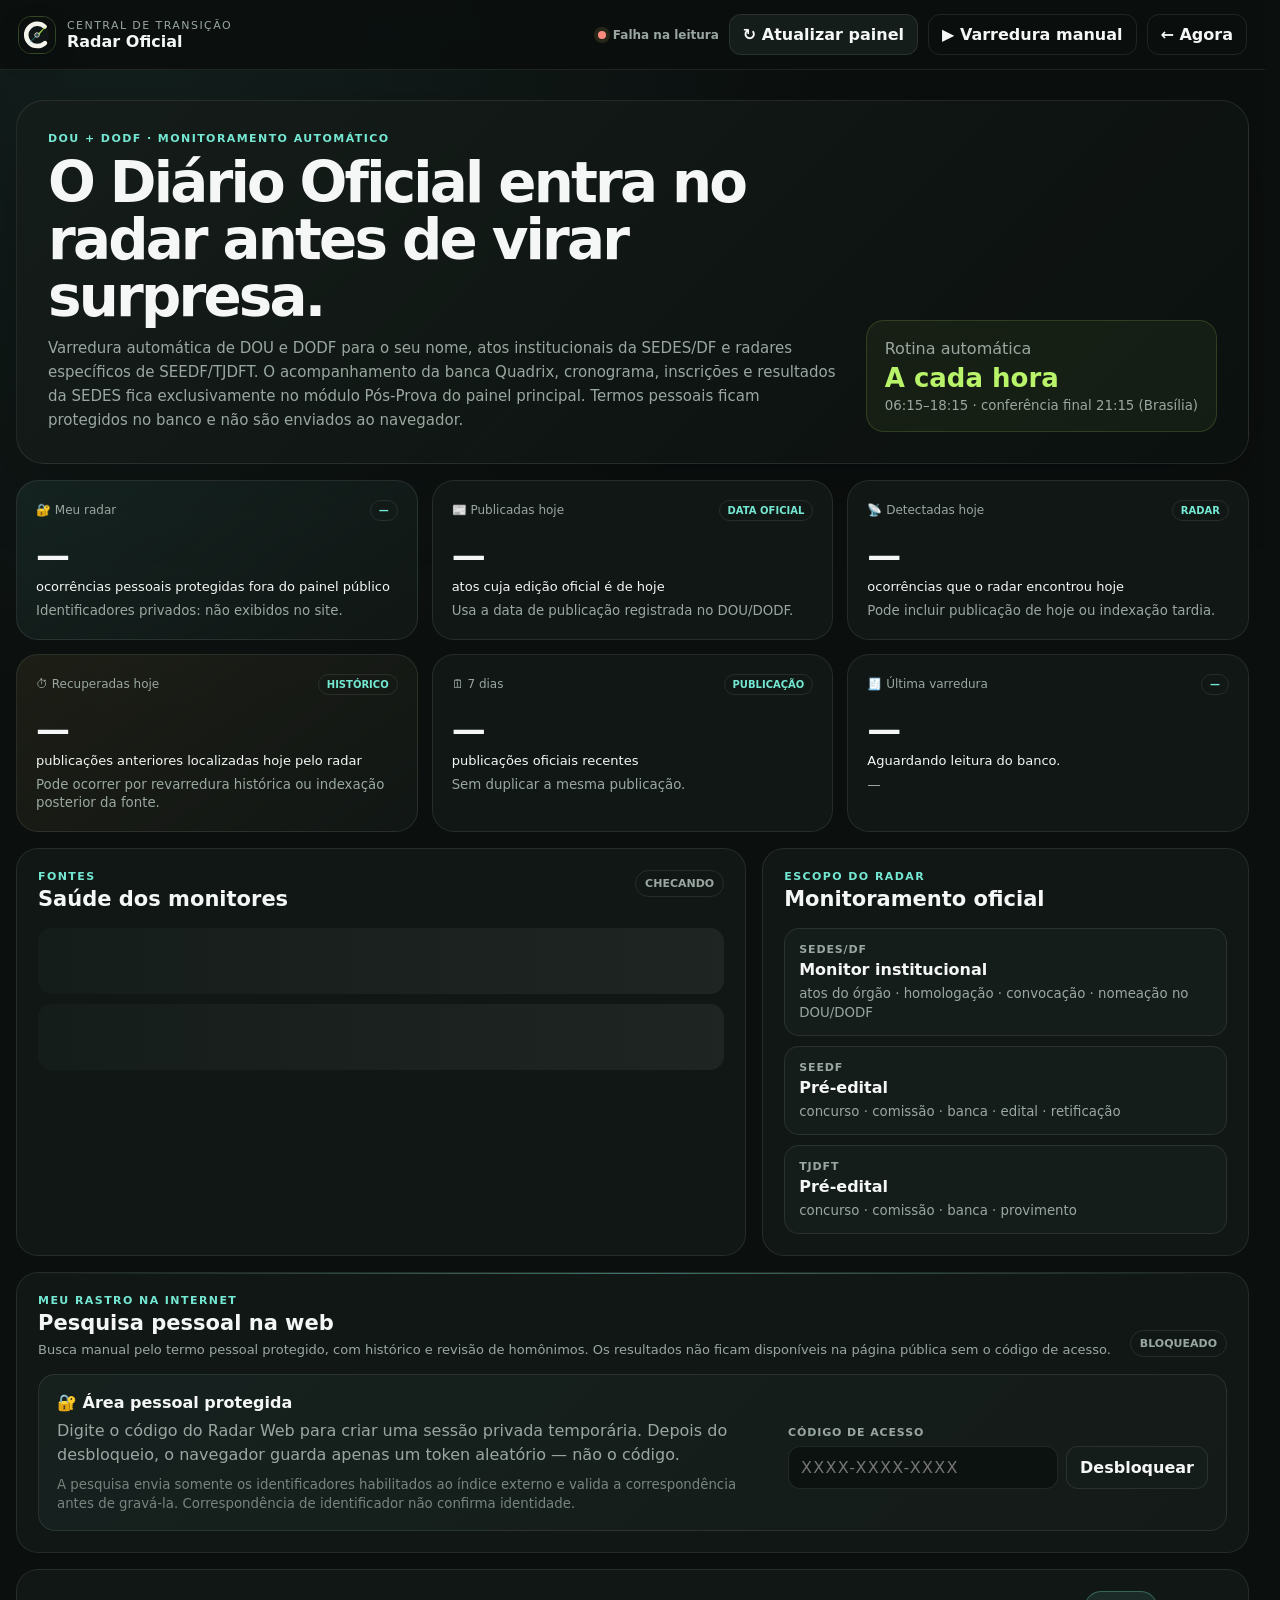
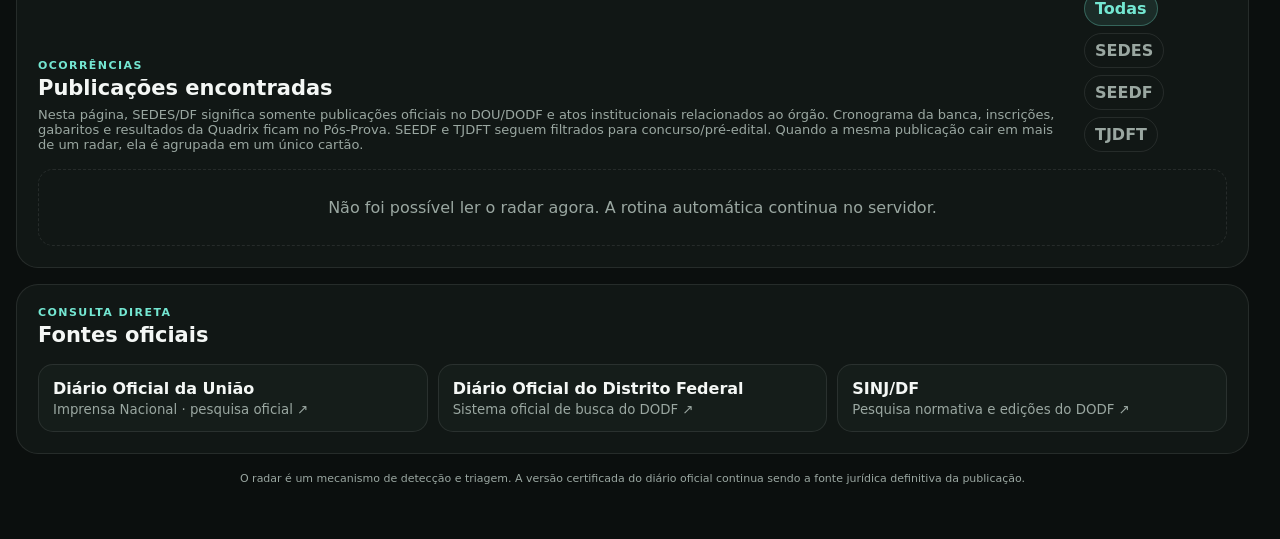
==== commit 7274c4d1: "privacy: oculta atividade pessoal no resumo público" ====
--- a/radar-oficial.html
+++ b/radar-oficial.html
@@ -44,7 +44,7 @@
       <article class="radar-card radar-card--personal">
         <div class="radar-card-head"><span>🔐 Meu radar</span><b id="personalState">—</b></div>
         <strong id="personalHits">—</strong>
-        <p>ocorrências pessoais detectadas nos últimos 30 dias</p>
+        <p>ocorrências pessoais protegidas fora do painel público</p>
         <small id="personalLast">Identificadores privados: não exibidos no site.</small>
       </article>
       <article class="radar-card">
@@ -258,7 +258,7 @@
     <p class="radar-footnote">O radar é um mecanismo de detecção e triagem. A versão certificada do diário oficial continua sendo a fonte jurídica definitiva da publicação.</p>
   </main>
 
-  <script type="module" src="assets/official-monitor.js?v=6"></script>
+  <script type="module" src="assets/official-monitor.js?v=7"></script>
   <script type="module" src="assets/personal-web-search.js?v=5"></script>
 </body>
 </html>
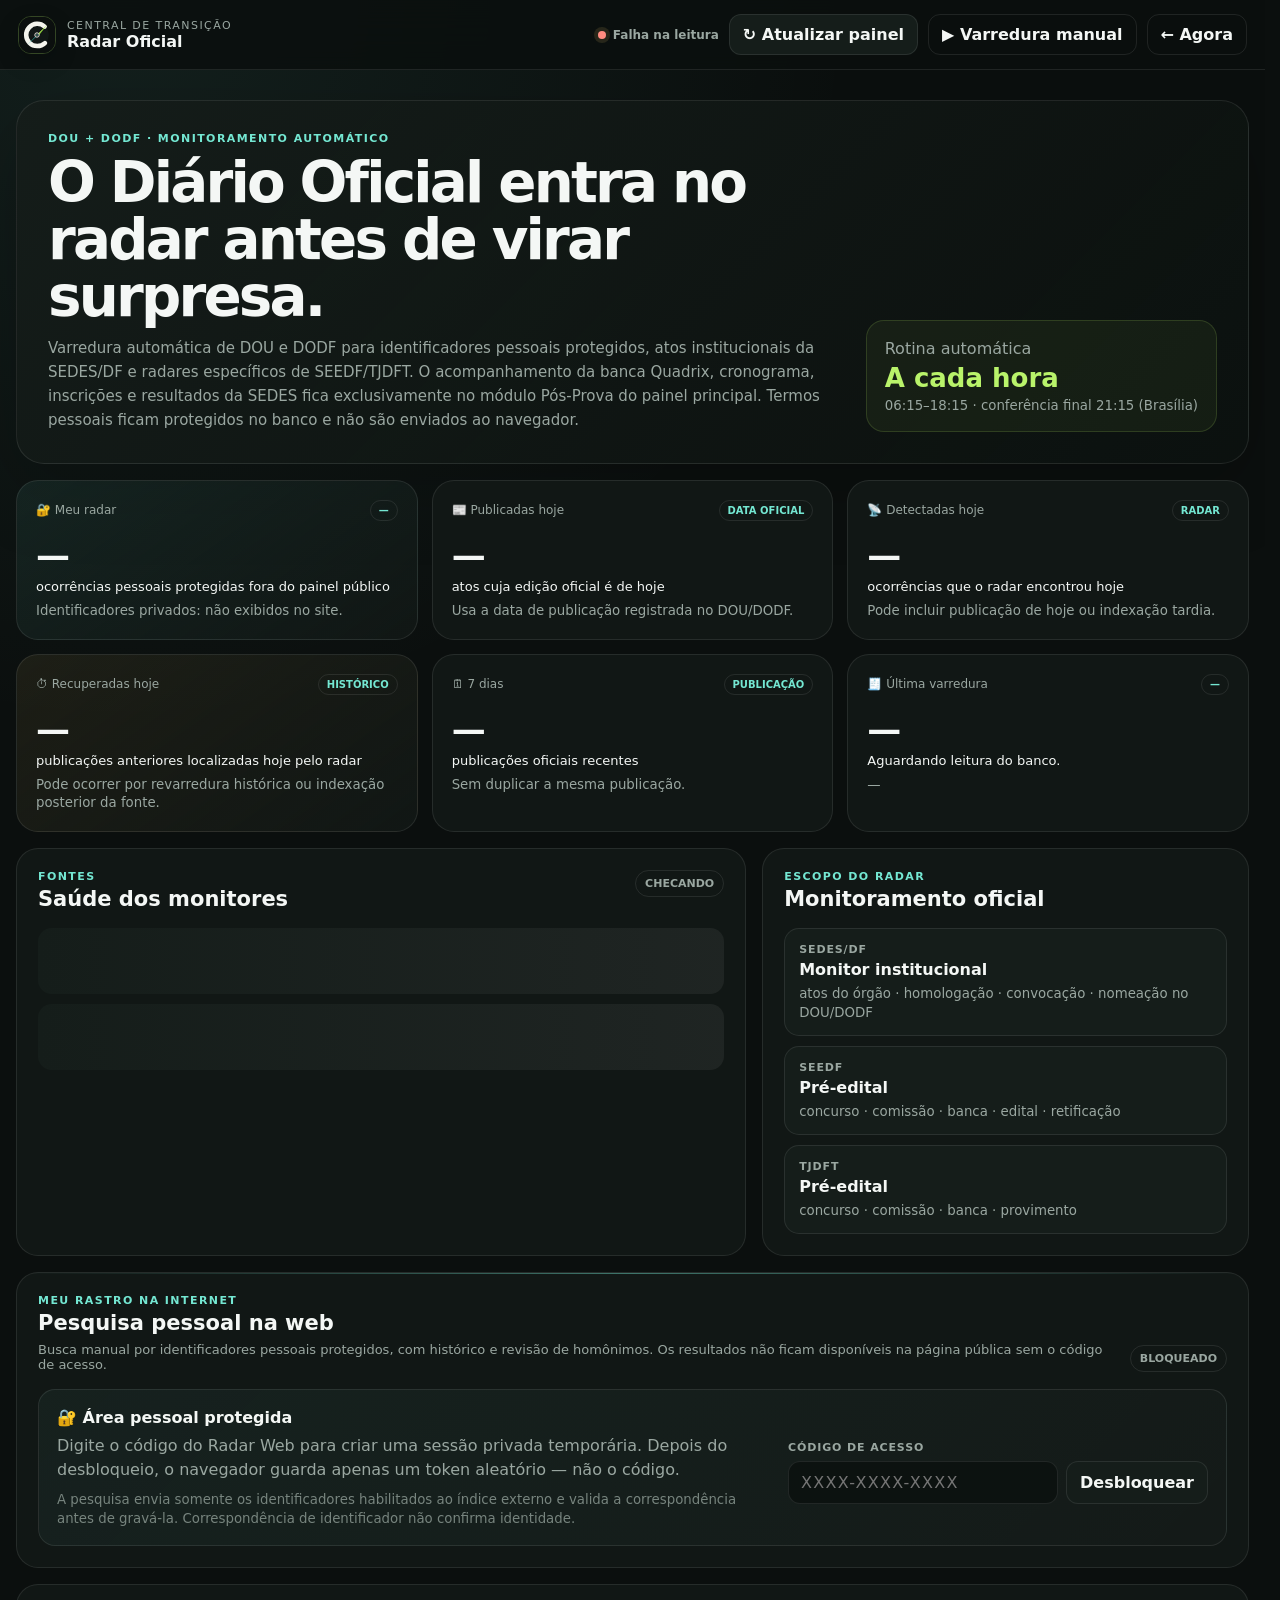
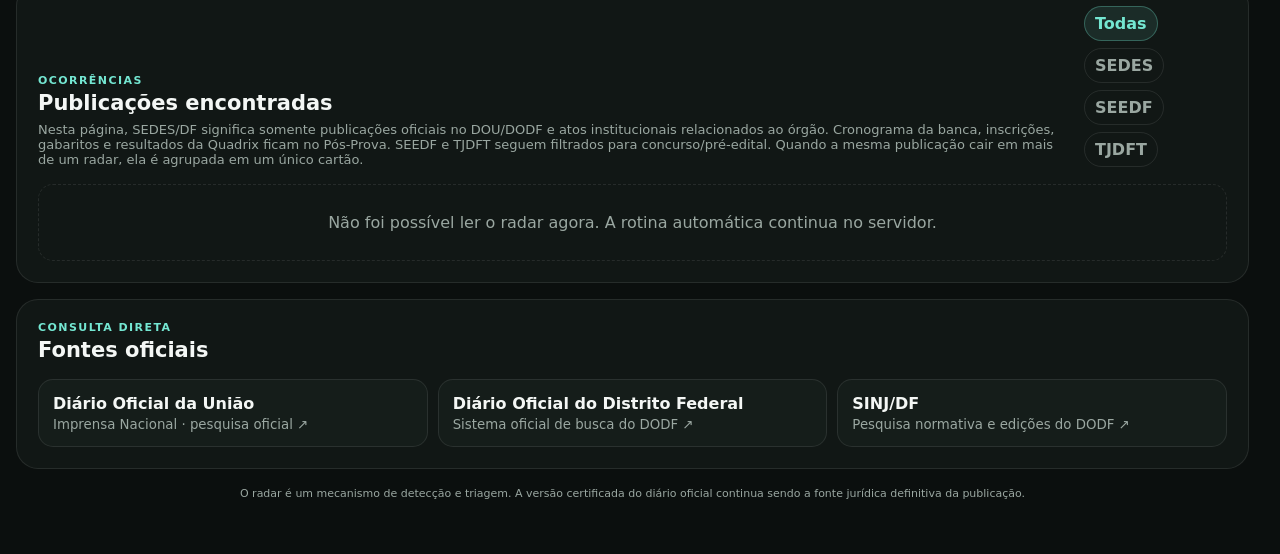
==== commit bfe2f230: "ux: alinha Radar à identidade e escopo de identificadores" ====
--- a/radar-oficial.html
+++ b/radar-oficial.html
@@ -7,7 +7,9 @@
   <meta name="description" content="Radar Oficial da Central de Transição — monitoramento de DOU e DODF para concursos, órgãos e identificadores protegidos.">
   <title>Radar Oficial · Central de Transição</title>
   <link rel="manifest" href="manifest.webmanifest">
-  <link rel="icon" href="assets/icon-192.png">
+  <link rel="icon" href="assets/central-mark.svg" type="image/svg+xml">
+  <link rel="icon" href="assets/central-icon-192.png" sizes="192x192" type="image/png">
+  <link rel="apple-touch-icon" href="assets/central-icon-192.png">
   <link rel="stylesheet" href="assets/work-app.css?v=36">
   <link rel="stylesheet" href="assets/official-monitor.css?v=5">
 </head>
@@ -31,7 +33,7 @@
       <div>
         <span class="radar-eyebrow">DOU + DODF · MONITORAMENTO AUTOMÁTICO</span>
         <h1>O Diário Oficial entra no radar antes de virar surpresa.</h1>
-        <p>Varredura automática de DOU e DODF para o seu nome, atos institucionais da SEDES/DF e radares específicos de SEEDF/TJDFT. O acompanhamento da banca Quadrix, cronograma, inscrições e resultados da SEDES fica exclusivamente no módulo Pós-Prova do painel principal. Termos pessoais ficam protegidos no banco e não são enviados ao navegador.</p>
+        <p>Varredura automática de DOU e DODF para identificadores pessoais protegidos, atos institucionais da SEDES/DF e radares específicos de SEEDF/TJDFT. O acompanhamento da banca Quadrix, cronograma, inscrições e resultados da SEDES fica exclusivamente no módulo Pós-Prova do painel principal. Termos pessoais ficam protegidos no banco e não são enviados ao navegador.</p>
       </div>
       <aside class="radar-next-scan">
         <span>Rotina automática</span>
@@ -107,7 +109,7 @@
         <div>
           <span class="radar-eyebrow">MEU RASTRO NA INTERNET</span>
           <h2>Pesquisa pessoal na web</h2>
-          <p>Busca manual pelo termo pessoal protegido, com histórico e revisão de homônimos. Os resultados não ficam disponíveis na página pública sem o código de acesso.</p>
+          <p>Busca manual por identificadores pessoais protegidos, com histórico e revisão de homônimos. Os resultados não ficam disponíveis na página pública sem o código de acesso.</p>
         </div>
         <span class="radar-chip" id="webRadarStatusChip">bloqueado</span>
       </header>
@@ -208,7 +210,7 @@
             <div><small>DOU + DODF</small><strong>Ocorrências pessoais protegidas</strong></div>
             <span id="webRadarOfficialCount">0 ocorrência(s)</span>
           </div>
-          <p>Resultados encontrados por nome ou documentos cadastrados para pesquisa oficial. O conteúdo detalhado só aparece depois do desbloqueio.</p>
+          <p>Resultados encontrados pelos identificadores cadastrados para pesquisa oficial. O conteúdo detalhado só aparece depois do desbloqueio.</p>
           <div id="webRadarOfficialResults" class="web-radar-results"></div>
         </div>
 
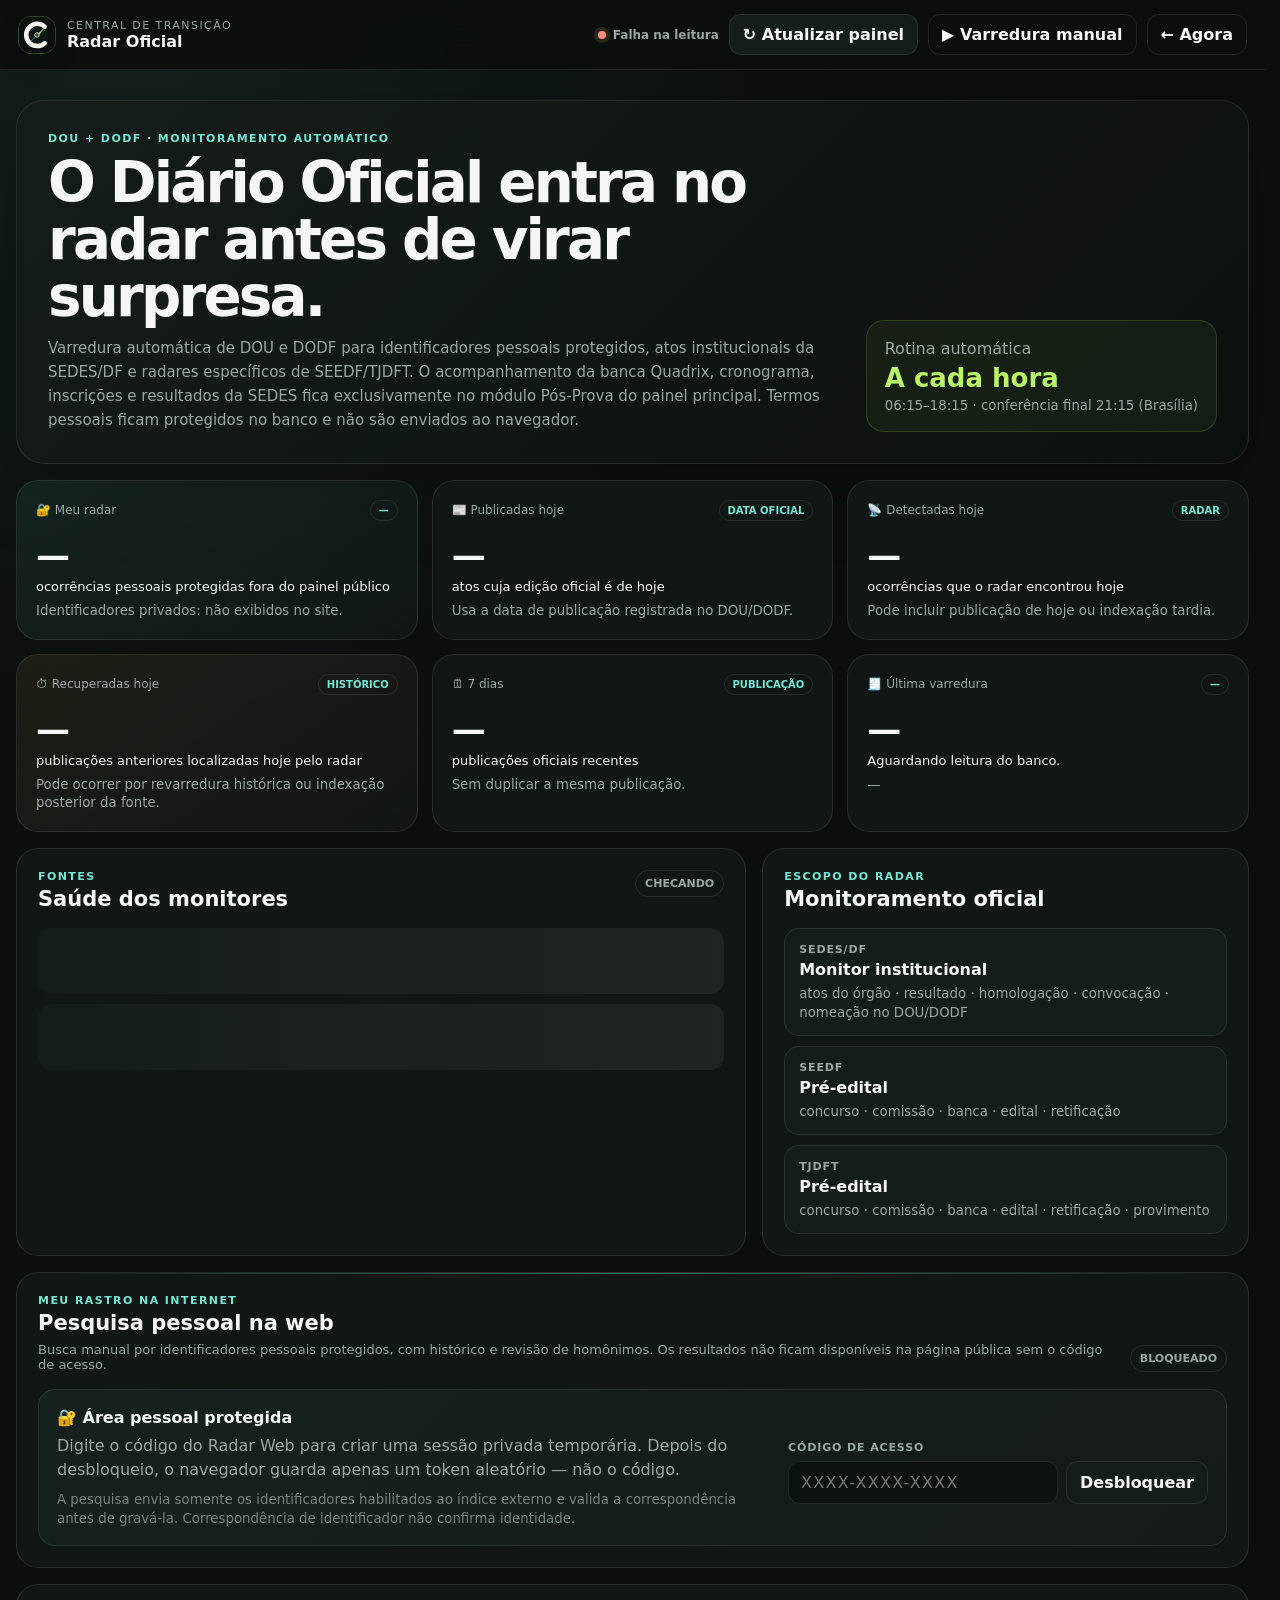
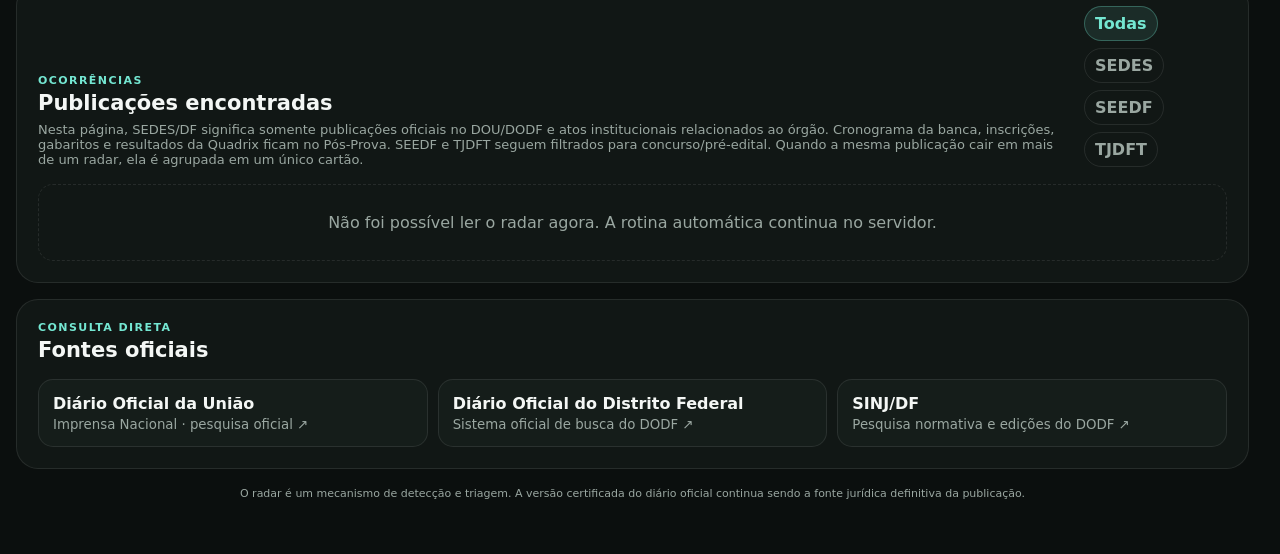
==== commit 11dabd28: "ux: explicita etapas monitoradas por concurso" ====
--- a/radar-oficial.html
+++ b/radar-oficial.html
@@ -97,9 +97,9 @@
           <div><span class="radar-eyebrow">ESCOPO DO RADAR</span><h2>Monitoramento oficial</h2></div>
         </header>
         <div class="radar-contests">
-          <div class="radar-contest"><span>SEDES/DF</span><strong>Monitor institucional</strong><small>atos do órgão · homologação · convocação · nomeação no DOU/DODF</small></div>
+          <div class="radar-contest"><span>SEDES/DF</span><strong>Monitor institucional</strong><small>atos do órgão · resultado · homologação · convocação · nomeação no DOU/DODF</small></div>
           <div class="radar-contest"><span>SEEDF</span><strong>Pré-edital</strong><small>concurso · comissão · banca · edital · retificação</small></div>
-          <div class="radar-contest"><span>TJDFT</span><strong>Pré-edital</strong><small>concurso · comissão · banca · provimento</small></div>
+          <div class="radar-contest"><span>TJDFT</span><strong>Pré-edital</strong><small>concurso · comissão · banca · edital · retificação · provimento</small></div>
         </div>
       </article>
     </section>
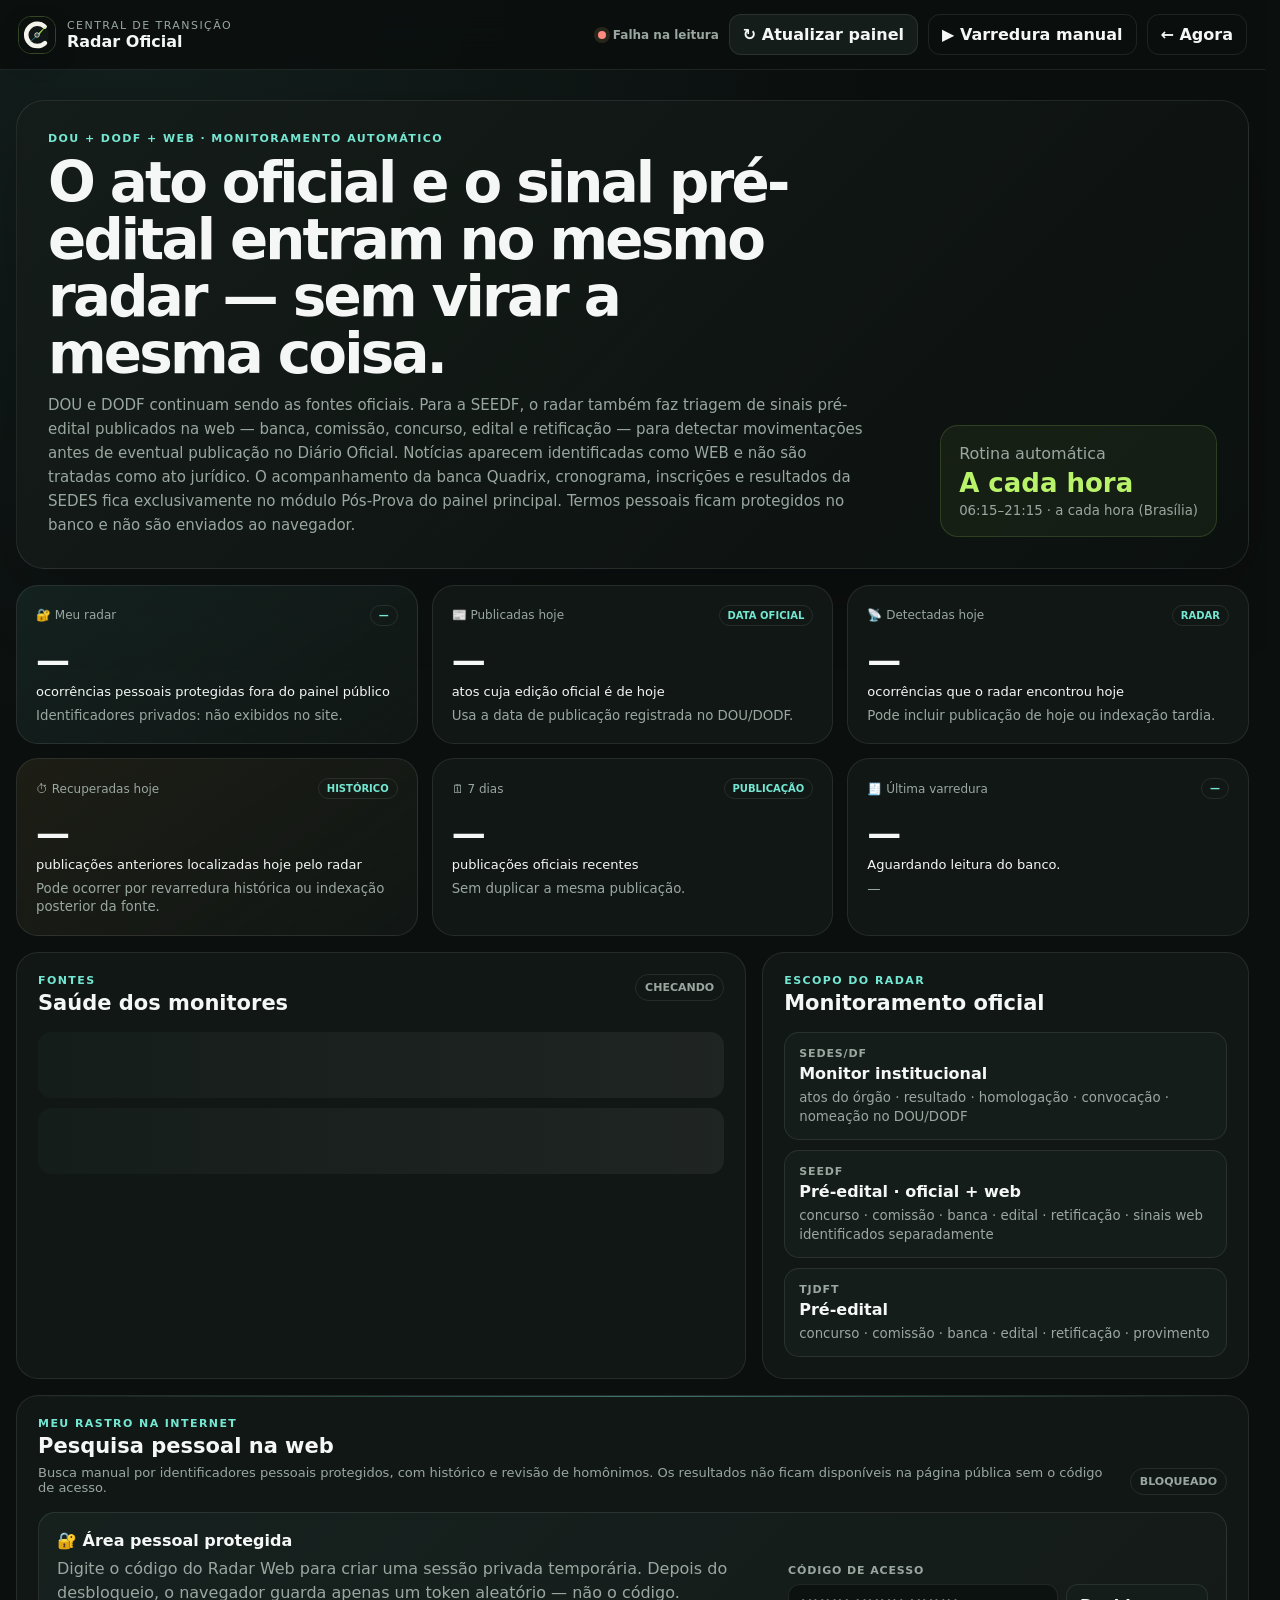
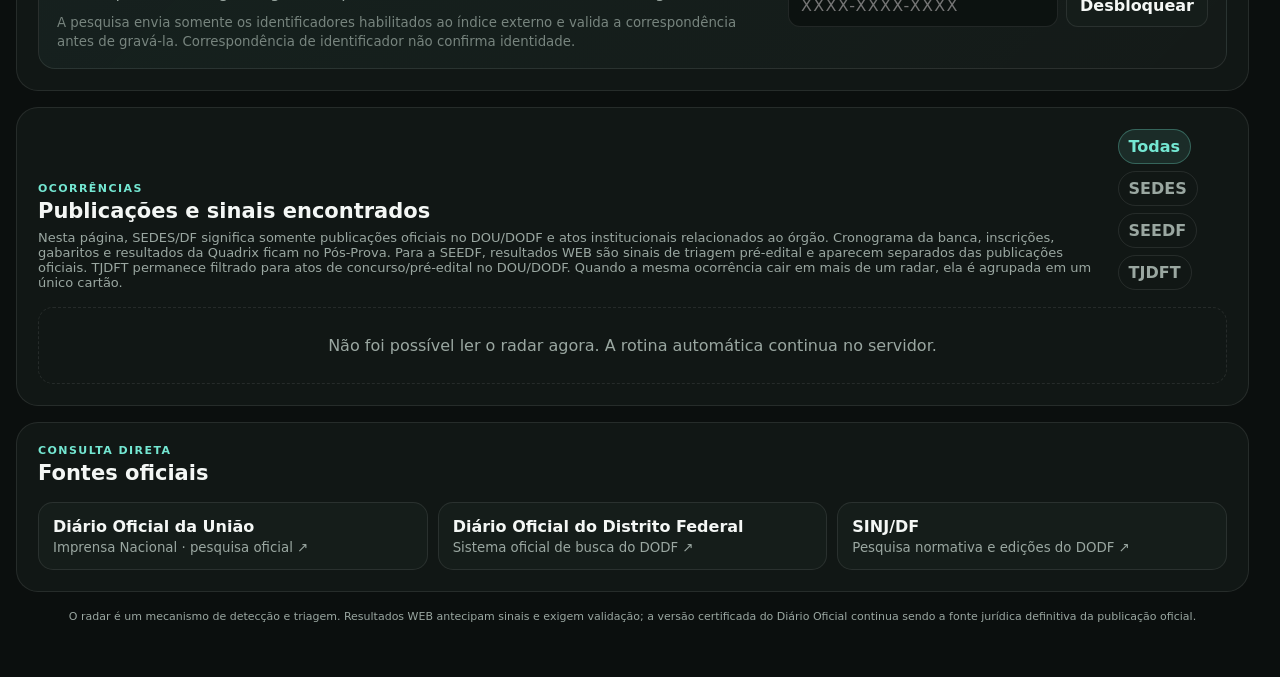
==== commit 7b5237fc: "ui: explicar camada web pre-edital no radar" ====
--- a/radar-oficial.html
+++ b/radar-oficial.html
@@ -4,7 +4,7 @@
   <meta charset="utf-8">
   <meta name="viewport" content="width=device-width,initial-scale=1,viewport-fit=cover">
   <meta name="theme-color" content="#0b0f0e">
-  <meta name="description" content="Radar Oficial da Central de Transição — monitoramento de DOU e DODF para concursos, órgãos e identificadores protegidos.">
+  <meta name="description" content="Radar da Central de Transição — DOU/DODF como fontes oficiais e sinais pré-edital na web para acompanhamento de concursos.">
   <title>Radar Oficial · Central de Transição</title>
   <link rel="manifest" href="manifest.webmanifest">
   <link rel="icon" href="assets/central-mark.svg" type="image/svg+xml">
@@ -31,14 +31,14 @@
   <main id="radarContent" class="radar-shell" aria-live="polite">
     <section class="radar-hero">
       <div>
-        <span class="radar-eyebrow">DOU + DODF · MONITORAMENTO AUTOMÁTICO</span>
-        <h1>O Diário Oficial entra no radar antes de virar surpresa.</h1>
-        <p>Varredura automática de DOU e DODF para identificadores pessoais protegidos, atos institucionais da SEDES/DF e radares específicos de SEEDF/TJDFT. O acompanhamento da banca Quadrix, cronograma, inscrições e resultados da SEDES fica exclusivamente no módulo Pós-Prova do painel principal. Termos pessoais ficam protegidos no banco e não são enviados ao navegador.</p>
+        <span class="radar-eyebrow">DOU + DODF + WEB · MONITORAMENTO AUTOMÁTICO</span>
+        <h1>O ato oficial e o sinal pré-edital entram no mesmo radar — sem virar a mesma coisa.</h1>
+        <p>DOU e DODF continuam sendo as fontes oficiais. Para a SEEDF, o radar também faz triagem de sinais pré-edital publicados na web — banca, comissão, concurso, edital e retificação — para detectar movimentações antes de eventual publicação no Diário Oficial. Notícias aparecem identificadas como WEB e não são tratadas como ato jurídico. O acompanhamento da banca Quadrix, cronograma, inscrições e resultados da SEDES fica exclusivamente no módulo Pós-Prova do painel principal. Termos pessoais ficam protegidos no banco e não são enviados ao navegador.</p>
       </div>
       <aside class="radar-next-scan">
         <span>Rotina automática</span>
         <strong>A cada hora</strong>
-        <small>06:15–18:15 · conferência final 21:15 (Brasília)</small>
+        <small>06:15–21:15 · a cada hora (Brasília)</small>
       </aside>
     </section>
 
@@ -98,7 +98,7 @@
         </header>
         <div class="radar-contests">
           <div class="radar-contest"><span>SEDES/DF</span><strong>Monitor institucional</strong><small>atos do órgão · resultado · homologação · convocação · nomeação no DOU/DODF</small></div>
-          <div class="radar-contest"><span>SEEDF</span><strong>Pré-edital</strong><small>concurso · comissão · banca · edital · retificação</small></div>
+          <div class="radar-contest"><span>SEEDF</span><strong>Pré-edital · oficial + web</strong><small>concurso · comissão · banca · edital · retificação · sinais web identificados separadamente</small></div>
           <div class="radar-contest"><span>TJDFT</span><strong>Pré-edital</strong><small>concurso · comissão · banca · edital · retificação · provimento</small></div>
         </div>
       </article>
@@ -235,7 +235,7 @@
 
     <section class="radar-panel">
       <header class="radar-panel-head radar-panel-head--wrap">
-        <div><span class="radar-eyebrow">OCORRÊNCIAS</span><h2>Publicações encontradas</h2><p>Nesta página, SEDES/DF significa somente publicações oficiais no DOU/DODF e atos institucionais relacionados ao órgão. Cronograma da banca, inscrições, gabaritos e resultados da Quadrix ficam no Pós-Prova. SEEDF e TJDFT seguem filtrados para concurso/pré-edital. Quando a mesma publicação cair em mais de um radar, ela é agrupada em um único cartão.</p></div>
+        <div><span class="radar-eyebrow">OCORRÊNCIAS</span><h2>Publicações e sinais encontrados</h2><p>Nesta página, SEDES/DF significa somente publicações oficiais no DOU/DODF e atos institucionais relacionados ao órgão. Cronograma da banca, inscrições, gabaritos e resultados da Quadrix ficam no Pós-Prova. Para a SEEDF, resultados WEB são sinais de triagem pré-edital e aparecem separados das publicações oficiais. TJDFT permanece filtrado para atos de concurso/pré-edital no DOU/DODF. Quando a mesma ocorrência cair em mais de um radar, ela é agrupada em um único cartão.</p></div>
         <div class="radar-filters" role="group" aria-label="Filtrar ocorrências">
           <button type="button" class="active" data-filter="all">Todas</button>
           <button type="button" data-filter="sedes">SEDES</button>
@@ -257,10 +257,10 @@
       </div>
     </section>
 
-    <p class="radar-footnote">O radar é um mecanismo de detecção e triagem. A versão certificada do diário oficial continua sendo a fonte jurídica definitiva da publicação.</p>
+    <p class="radar-footnote">O radar é um mecanismo de detecção e triagem. Resultados WEB antecipam sinais e exigem validação; a versão certificada do Diário Oficial continua sendo a fonte jurídica definitiva da publicação oficial.</p>
   </main>
 
-  <script type="module" src="assets/official-monitor.js?v=7"></script>
+  <script type="module" src="assets/official-monitor.js?v=9"></script>
   <script type="module" src="assets/personal-web-search.js?v=5"></script>
 </body>
-</html>+</html>
